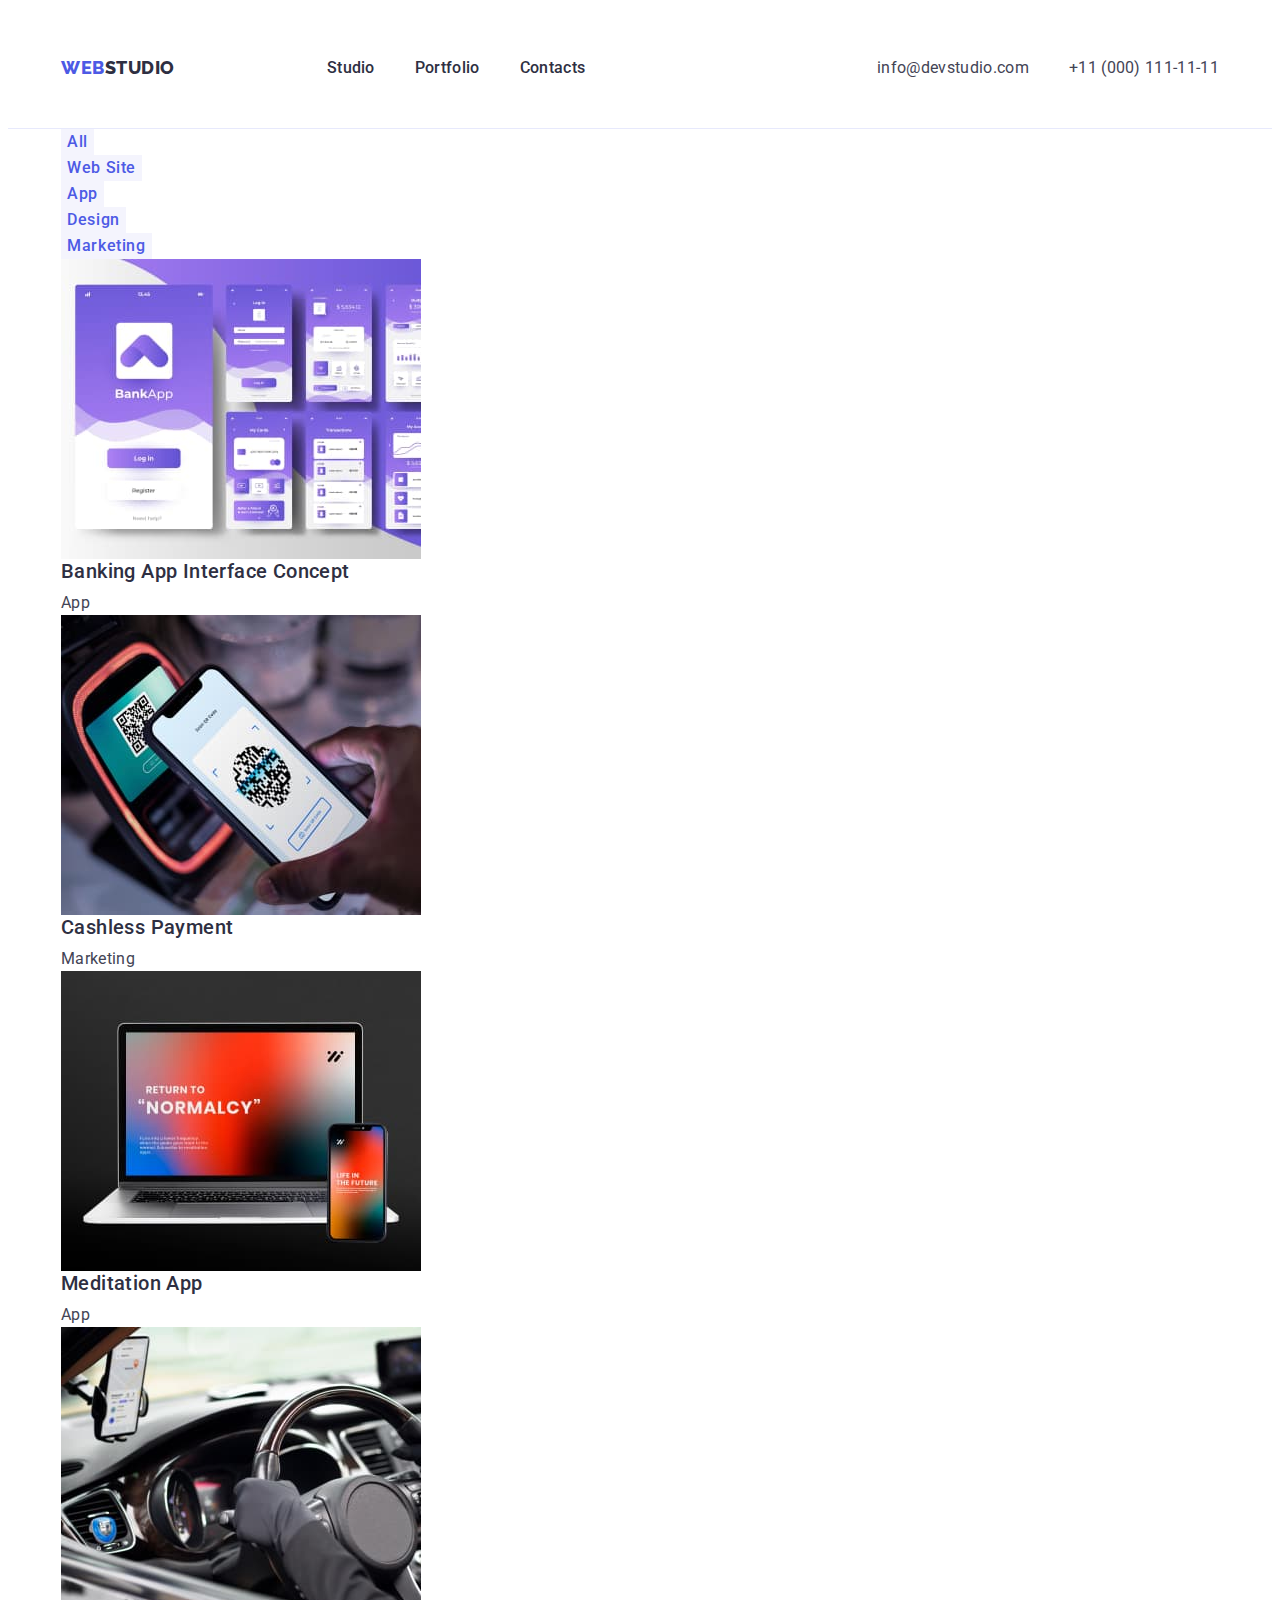
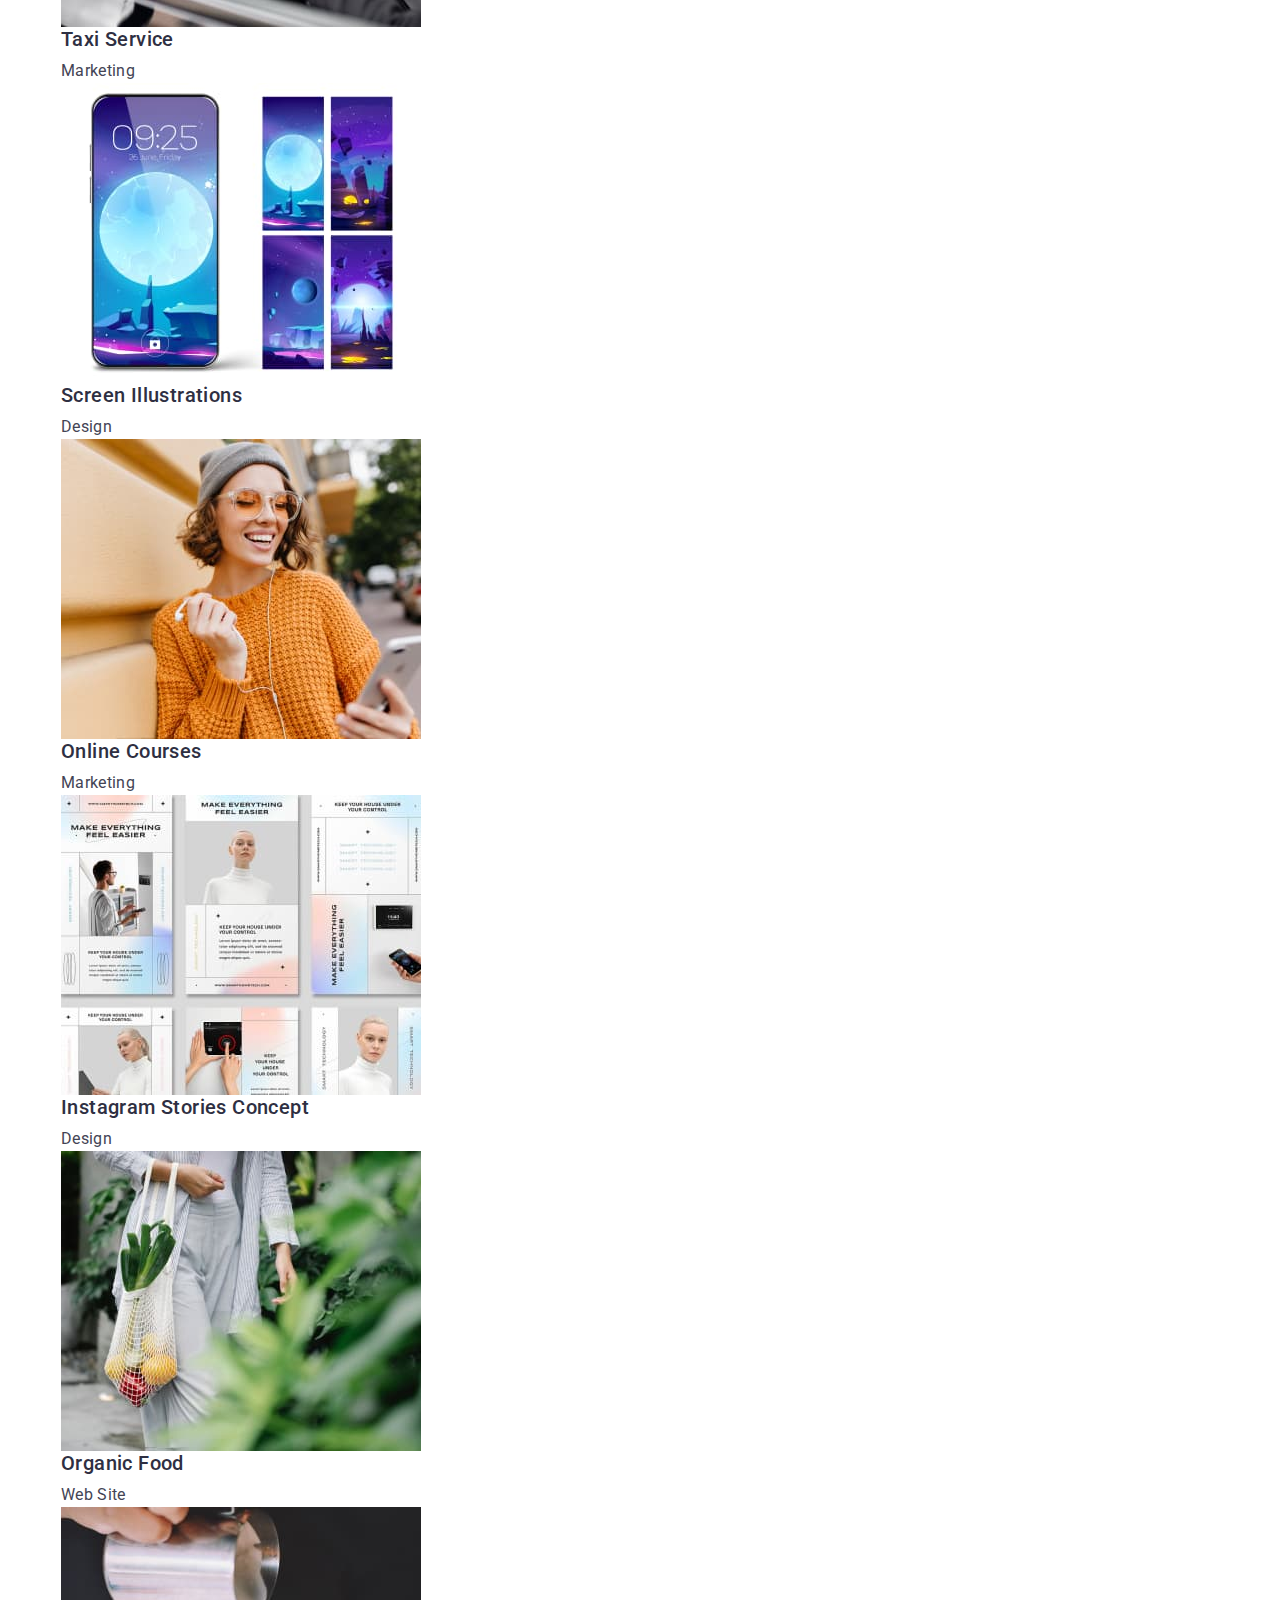
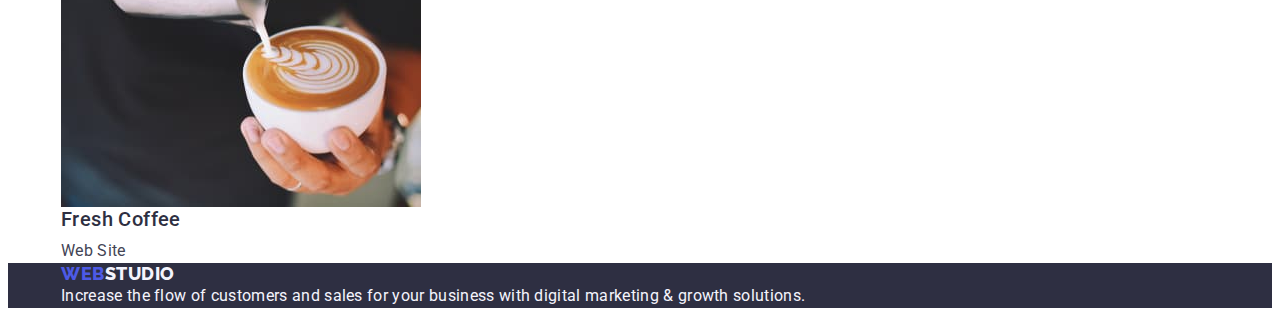
==== portfolio.html @ 6e6e3617 "26" ====
<!DOCTYPE html>
<html lang="en">
  <head>
    <meta charset="UTF-8" />
    <meta http-equiv="X-UA-Compatible" content="IE=edge" />
    <meta name="viewport" content="width=device-width, initial-scale=1.0" />
    <title>Portfolio</title>
    <!-- Fonts styles -->
    <link rel="preconnect" href="https://fonts.googleapis.com" />
    <link rel="preconnect" href="https://fonts.gstatic.com" crossorigin />
    <link
      href="https://fonts.googleapis.com/css2?family=Montserrat:ital,wght@0,700;1,400&family=Raleway:wght@800&family=Roboto:wght@400;500;700&display=swap"
      rel="stylesheet"
    />
    <link
      rel="stylesheet"
      href="https://cdnjs.cloudflare.com/ajax/libs/modern-normalize/1.1.0/modern-normalize.min.css"
      integrity="sha512-wpPYUAdjBVSE4KJnH1VR1HeZfpl1ub8YT/NKx4PuQ5NmX2tKuGu6U/JRp5y+Y8XG2tV+wKQpNHVUX03MfMFn9Q=="
      crossorigin="anonymous"
      referrerpolicy="no-referrer"
    />
    <!-- Our styles -->
    <link rel="stylesheet" href="./css/styles.css" />
  </head>
  <body>
    <!-- Header section -->
    <header class="header-border">
      <div class="container header-container">
        <nav class="header-nav-row">
          <a
            class="logo-font link hed-link-active menu-padding"
            href="./index.html"
            >WEB<span class="logo-link">Studio</span></a
          >
          <ul class="list link-text header-list-row menu-padding">
            <li>
              <a class="link links-header hed-link-active" href="./index.html"
                >Studio</a
              >
            </li>
            <li>
              <a
                class="link links-header hed-link-active"
                href="./portfolio.html"
                >Portfolio</a
              >
            </li>
            <li>
              <a class="link links-header hed-link-active" href="">Contacts</a>
            </li>
          </ul>
        </nav>
        <address class="address-link-text">
          <ul class="list header-address-row">
            <li>
              <a
                class="link link-address hed-link-active"
                href="mailto:info@devstudio.com"
                >info@devstudio.com</a
              >
            </li>
            <li>
              <a
                class="link link-address hed-link-active"
                href="tel:+110001111111"
                >+11 (000) 111-11-11</a
              >
            </li>
          </ul>
        </address>
      </div>
    </header>

    <main>
      <section>
        <!-- Buttons row -->

        <div class="container">
          <h1 hidden>Effective Solutions for Your Business</h1>
          <ul class="list">
            <li>
              <button class="btn-row-list btn-row" type="button">All</button>
            </li>
            <li>
              <button class="btn-row-list btn-row" type="button">
                Web Site
              </button>
            </li>
            <li>
              <button class="btn-row-list btn-row" type="button">App</button>
            </li>
            <li>
              <button class="btn-row-list btn-row" type="button">Design</button>
            </li>
            <li>
              <button class="btn-row-list btn-row" type="button">
                Marketing
              </button>
            </li>
          </ul>
        </div>

        <!-- Main done projects -->

        <div class="container">
          <ul class="list">
            <li>
              <a class="link" href="">
                <img
                  src="./images/portfolio/img-1.jpg"
                  alt="Apps photo"
                  width="360"
                  height="300"
                />
                <h2 class="items-title">Banking App Interface Concept</h2>
                <p class="small-text">App</p>
              </a>
            </li>
            <li>
              <a class="link" href="">
                <img
                  src="./images/portfolio/img-2.jpg"
                  alt="Photo cashing process"
                  width="360"
                  height="300"
                />
                <h2 class="items-title">Cashless Payment</h2>
                <p class="small-text">Marketing</p>
              </a>
            </li>
            <li>
              <a class="link" href="">
                <img
                  src="./images/portfolio/img-3.jpg"
                  alt="State line photo"
                  width="360"
                  height="300"
                />
                <h2 class="items-title">Meditation App</h2>
                <p class="small-text">App</p>
              </a>
            </li>
            <li>
              <a class="link" href="">
                <img
                  src="./images/portfolio/img-4.jpg"
                  alt="Photo avtocar"
                  width="360"
                  height="300"
                />
                <h2 class="items-title">Taxi Service</h2>
                <p class="small-text">Marketing</p>
              </a>
            </li>
            <li>
              <a class="link" href="">
                <img
                  src="./images/portfolio/img-5.jpg"
                  alt="Beautifull picture in gadjet"
                  width="360"
                  height="300"
                />
                <h2 class="items-title">Screen Illustrations</h2>
                <p class="small-text">Design</p>
              </a>
            </li>
            <li>
              <a class="link" href="">
                <img
                  src="./images/portfolio/img-6.jpg"
                  alt="Happy student photo"
                  width="360"
                  height="300"
                />
                <h2 class="items-title">Online Courses</h2>
                <p class="small-text">Marketing</p>
              </a>
            </li>
            <li>
              <a class="link" href="">
                <img
                  src="./images/portfolio/img-7.jpg"
                  alt="Photo InstaPage"
                  width="360"
                  height="300"
                />
                <h2 class="items-title">Instagram Stories Concept</h2>
                <p class="small-text">Design</p>
              </a>
            </li>
            <li>
              <a class="link" href="">
                <img
                  src="./images/portfolio/img-8.jpg"
                  alt="Food photo"
                  width="360"
                  height="300"
                />
                <h2 class="items-title">Organic Food</h2>
                <p class="small-text">Web Site</p>
              </a>
            </li>
            <li>
              <a class="link" href="">
                <img
                  src="./images/portfolio/img-9.jpg"
                  alt="Making coffee photo"
                  width="360"
                  height="300"
                />
                <h2 class="items-title">Fresh Coffee</h2>
                <p class="small-text">Web Site</p>
              </a>
            </li>
          </ul>
        </div>
      </section>
    </main>

    <!-- Footer section-->
    <footer class="footer-color footer-text">
      <div class="container">
        <a class="link link-font logo-font hed-link-active" href="./index.html">
          WEB<span class="logo-link-footer">Studio</span>
        </a>
        <p class="small-text footer-text">
          Increase the flow of customers and sales for your business with
          digital marketing & growth solutions.
        </p>
      </div>
    </footer>
  </body>
</html>
---- css/styles.css ----
:root {
  /* COLORS styles */
  --iris-color: #4d5ae5;
  --ocean-color: #404bbf;
  --color-navy-blue: #2e2f42;
  --color-green: #31d0aa;
  --color-slate: #434455;
  --color-light-slate: #8e8f99;
  --color-cornflower: #e7e9fc;
  --color-cloud: #f4f4fd;
  --color-navy-blue-modal: #2e2f42;
  --color-grey: #2e2f42;
  --color-dairy: #fcfcfc;
  --white-color: #fff;

  /* Fonts styles */
  --primary-font: "Roboto";
  --secondary-font: "Raleway";
}

body {
  font-family: "Roboto", sans-serif;
  color: var(--color-slate);
  background-color: var(--white-color);
}

/* Resets */

h1,
h2,
h3,
h4,
p {
  margin: 0;
}

img {
  display: block;
}

.list {
  list-style: none;
  margin: 0;
  padding: 0;
}

.link {
  text-decoration: none;
}

/* Base */

.container {
  width: 1158px;
  margin: 0 auto;
  padding: 0 15px;
}

.section {
  padding: 120px 0;
}

.header-border {
  border-width: 0 0 1px 0;
  border-style: solid;
  border-color: var(--color-cornflower);
}

.headlines {
  font-size: 36px;
  font-weight: 700;
  line-height: 1.11;
  letter-spacing: 0.02em;
  text-transform: capitalize;
  color: var(--color-navy-blue);
}

.some-titles {
  text-align: center;
  margin: 0 auto 72px auto;
}

.items-title {
  font-size: 20px;
  font-weight: 500;
  line-height: 1.2;
  letter-spacing: 0.02em;
  color: var(--color-navy-blue);
  margin: 0 0 8px 0;
}

.small-text {
  font-size: 16px;
  line-height: 1.5;
  letter-spacing: 0.02em;
  text-decoration: none;
  text-transform: none;
  color: var(--color-slate);
}

/* WAREHOSE */

/* Header section */

.menu-padding {
  padding: 24px 0;
}

.header-container {
  display: flex;
  align-items: center;
  margin: 0 auto;
  padding: 0 15px;
}

.header-list-row {
  display: flex;
  align-items: center;
  gap: 40px;
  margin-left: 76px;
}

.header-nav-row {
  display: flex;
  align-items: center;
  margin-right: auto;
  padding: 24px 0;
}

.header-address-row {
  display: flex;
  align-items: center;
  gap: 40px;
}

.link-text {
  line-height: 1.5;
  letter-spacing: 0.02em;
  color: var(--color-navy-blue);
}

.address-link-text {
  font-style: normal;
  font-size: 16px;
  line-height: 1.5;
  letter-spacing: 0.02em;
  text-decoration: none;
  color: var(--color-slate);
}

.links-header {
  font-weight: 500;
  color: var(--color-navy-blue);
}

.link-address {
  color: var(--color-slate);
}

.logo-font {
  font-family: "Raleway", sans-serif;
  font-size: 18px;
  text-transform: uppercase;
  font-weight: 800;
  line-height: 1.17;
  letter-spacing: 0.03em;
  color: var(--iris-color);
  margin-right: 76px;
}

.logo-link {
  color: var(--color-navy-blue);
}
.hed-link-active:hover,
.hed-link-active:focus {
  color: var(--ocean-color);
}

/* hero section*/

.hero {
  background-color: var(--color-navy-blue);
  padding: 188px 0;
}

.hero-headline {
  display: block;
  color: var(--white-color);
  font-size: 56px;
  font-weight: 700;
  line-height: 1.07;
  letter-spacing: 0.02em;
  text-decoration: none;
  text-transform: none;
  text-align: center;
  max-width: 496px;
}

/* position: absolute;
width: 496px;
height: 120px;
left: 472px;
top: 260px;
text-align: center;
 */

.hero-btn {
  display: block;
  flex-direction: row;
  align-items: flex-start;
  gap: 10px;
  font-family: "Roboto", sans-serif;
  font-weight: 500;
  font-size: 16px;
  line-height: 1.5;
  letter-spacing: 0.04em;
  color: var(--white-color);
  background-color: var(--iris-color);
  min-width: 169px;
  height: 56px;
  cursor: pointer;
  padding: 16px 32px;
  margin: 48px auto 0;
  box-shadow: 0px 4px 4px rgba(0, 0, 0, 0.15);
  border: none;
  border-radius: 4px;
}

.hero-btn:hover,
.hero-btn:focus {
  color: var(--white-color);
  background-color: var(--ocean-color);
}

/* Skills section */

.skills-container {
  display: flex;
  gap: 24px;
}

.skills-title {
  font-weight: 500;
}

.skills-item {
  display: block;
  width: 264px;
}

/* Doings section */

.doing-container {
  display: flex;
  gap: 24px;
}

/* Team section */

.team-container {
  display: flex;
  gap: 24px;
}

.team-color {
  background-color: var(--color-cloud);
}

.team-color-list {
  background-color: var(--white-color);
}

.team-item-border {
  border-radius: 0px 0px 4px 4px;
}

.desc-team-container {
  display: flex;
  flex-direction: column;
  justify-content: center;
  align-items: center;
  padding: 32px 16px;
  gap: 8px;
}

/* Footer block */

.logo-link-footer {
  color: var(--color-cloud);
}

.link-footer {
  color: var(--color-cloud);
  text-decoration: none;
  font-style: normal;
}
.footer-text {
  color: var(--color-cloud);
}
.footer-color {
  background-color: var(--color-navy-blue);
}

.footer-pos {
  padding: 100px 0;
}

.footer-link-status {
  display: inline-block;
  margin-bottom: 16px;
}

/* Portfolio buttons row section */
.btn-row {
  color: var(--iris-color);
  background-color: var(--color-cloud);
  border-style: none;
}
.btn-row-list {
  font-family: "Roboto", sans-serif;
  font-weight: 500;
  font-size: 16px;
  line-height: 1.5;
  letter-spacing: 0.04em;
  cursor: pointer;
}

.btn-row:hover,
.btn-row:focus {
  color: var(--white-color);
  background-color: var(--ocean-color);
}

/* Done projects */
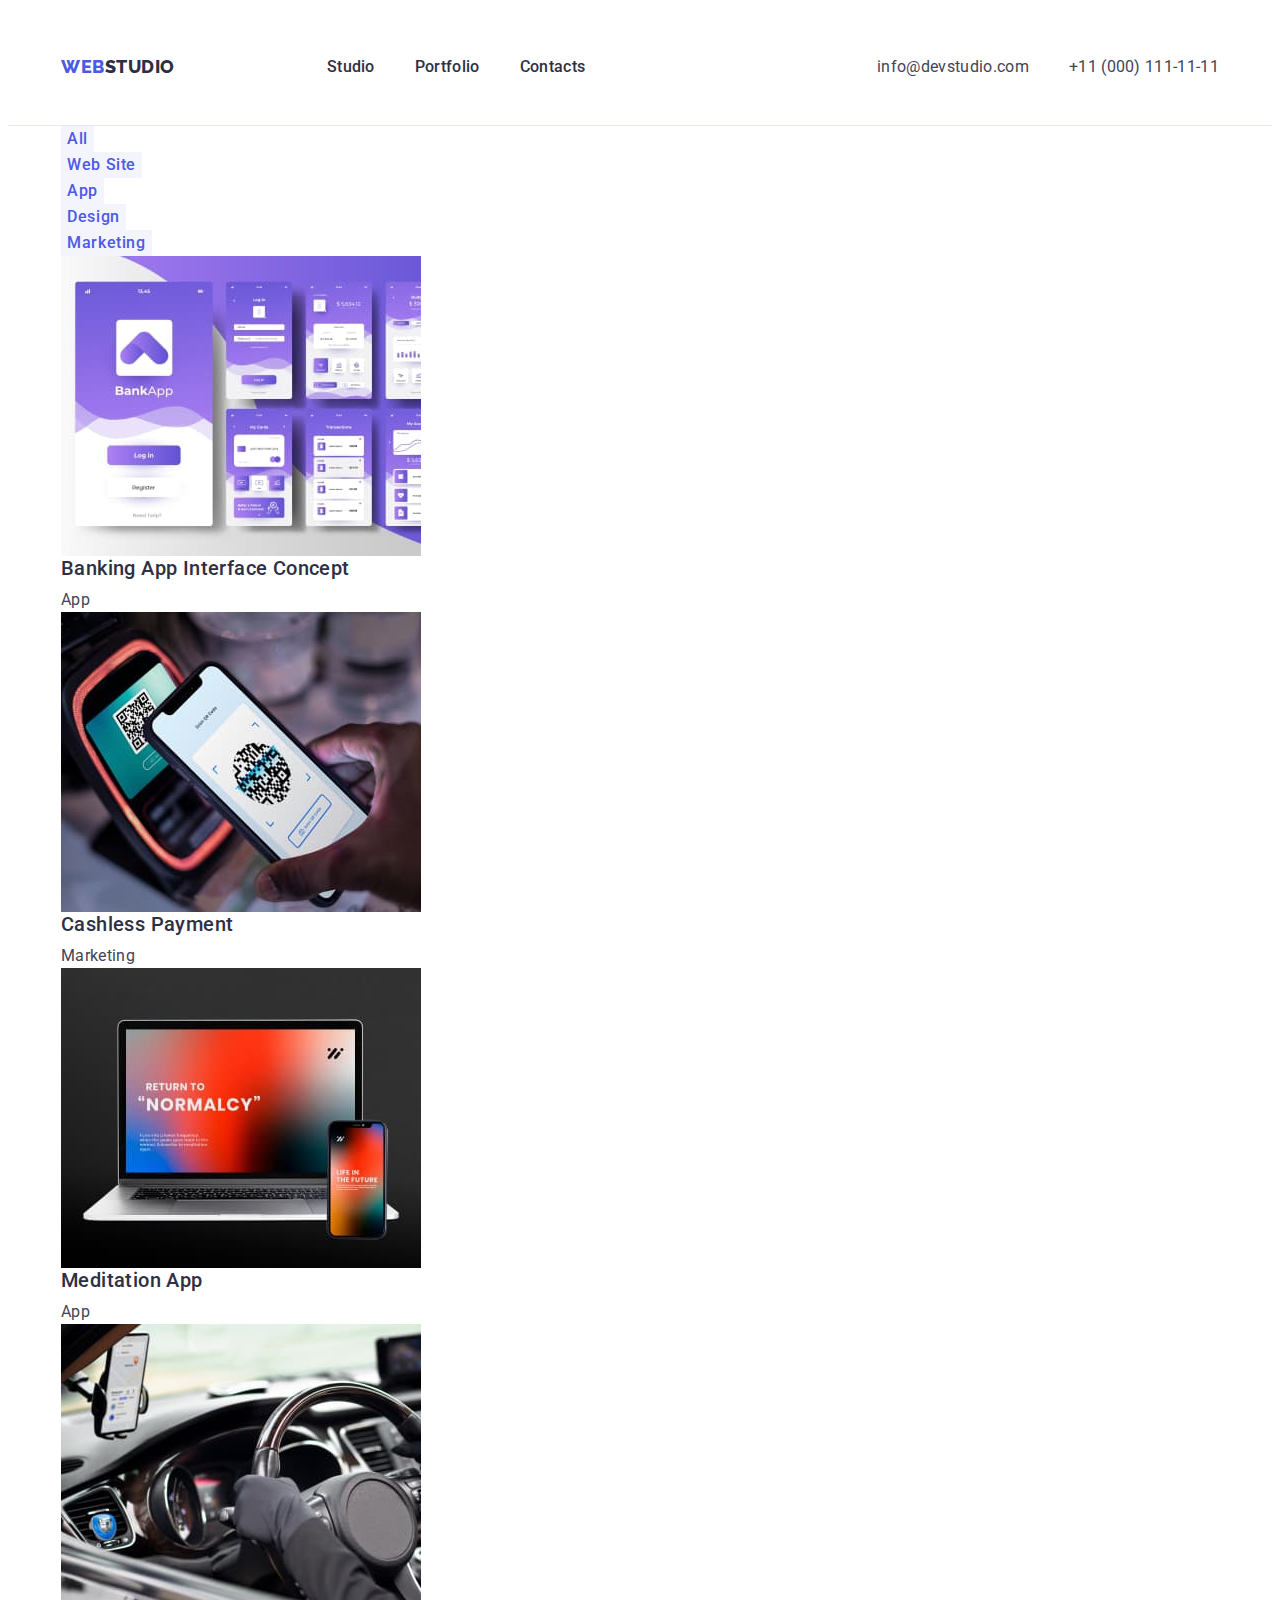
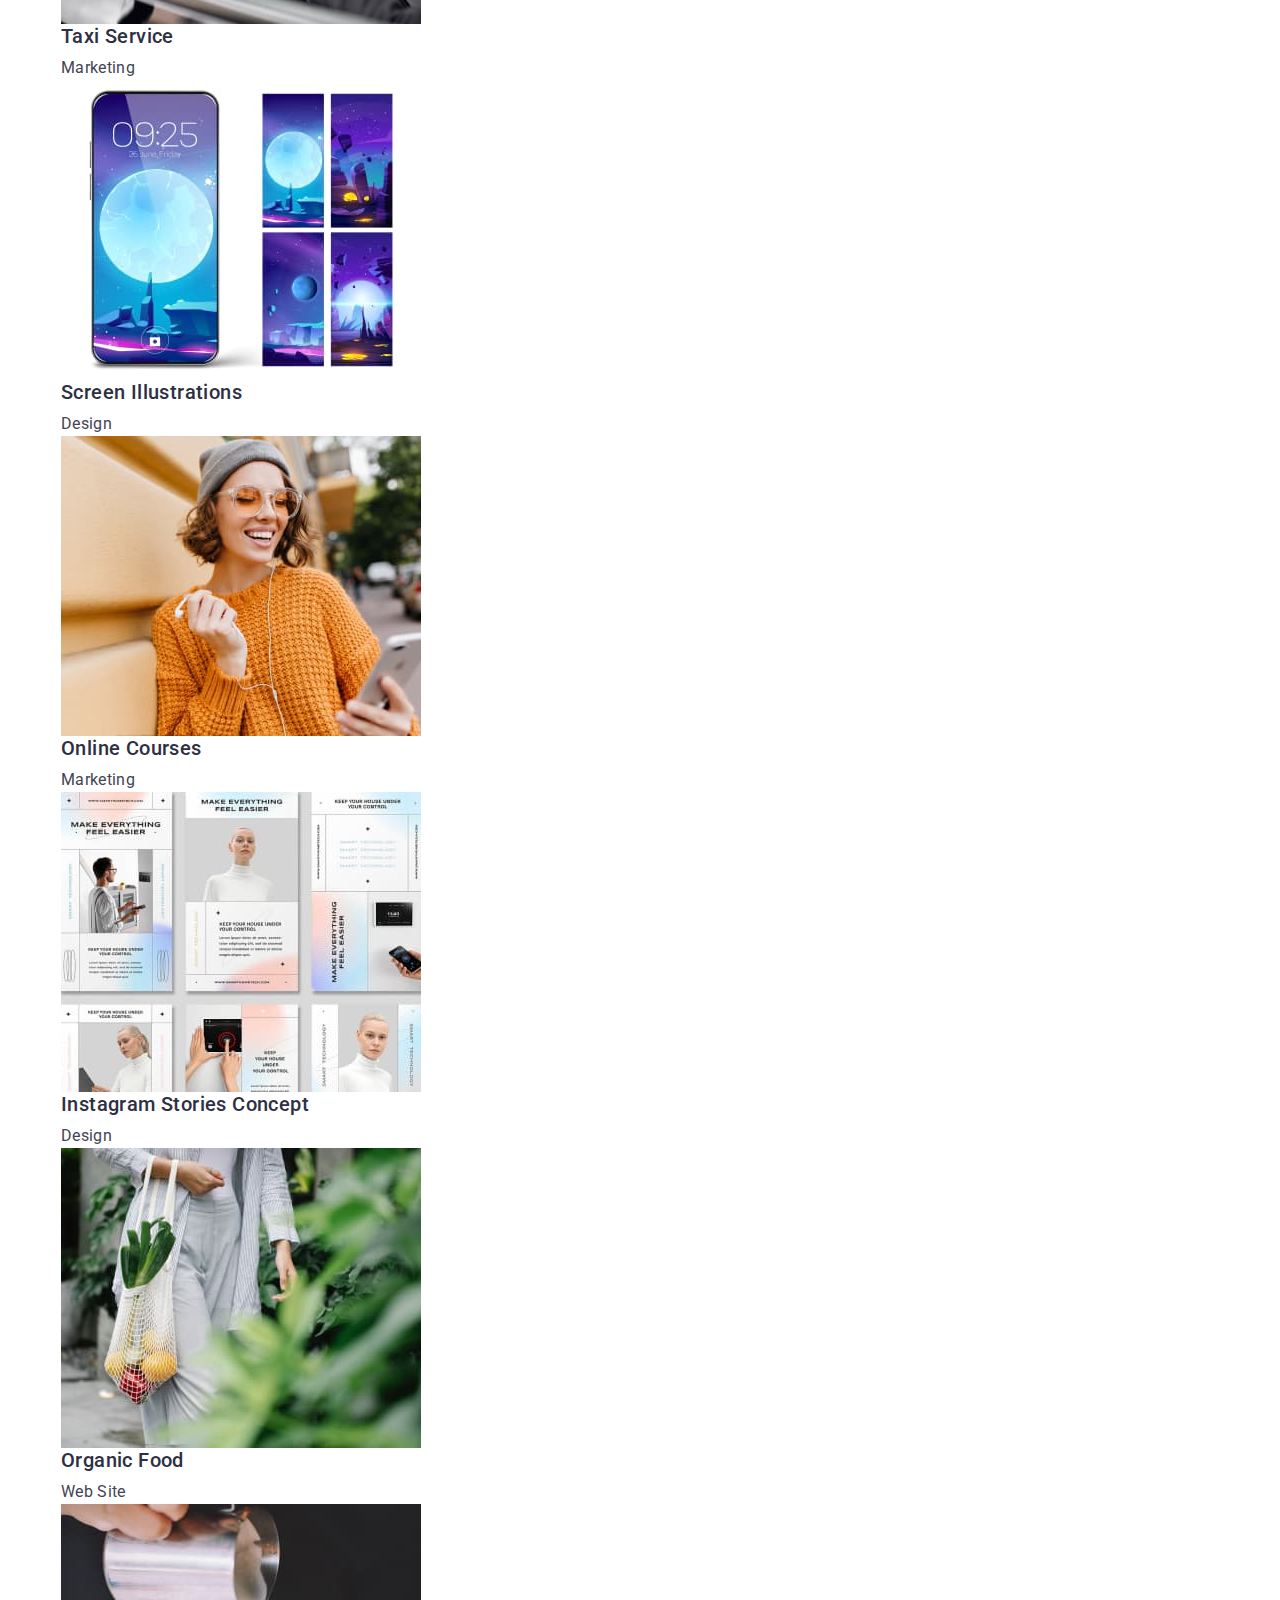
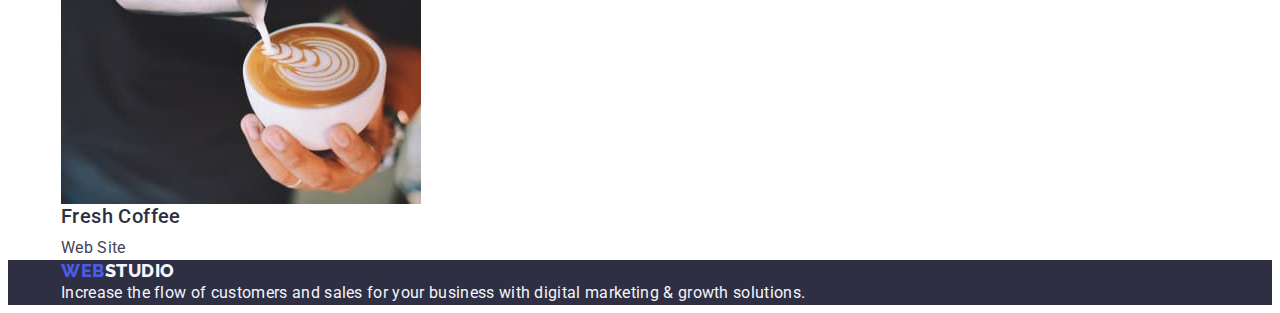
==== commit 6be64247: "28" ====
--- a/portfolio.html
+++ b/portfolio.html
@@ -32,21 +32,25 @@
             href="./index.html"
             >WEB<span class="logo-link">Studio</span></a
           >
-          <ul class="list link-text header-list-row menu-padding">
-            <li>
-              <a class="link links-header hed-link-active" href="./index.html"
+          <ul class="list link-text header-list-row">
+            <li>
+              <a
+                class="link links-header hed-link-active menu-padding"
+                href="./index.html"
                 >Studio</a
               >
             </li>
             <li>
               <a
-                class="link links-header hed-link-active"
+                class="link links-header hed-link-active menu-padding"
                 href="./portfolio.html"
                 >Portfolio</a
               >
             </li>
             <li>
-              <a class="link links-header hed-link-active" href="">Contacts</a>
+              <a class="link links-header hed-link-active menu-padding" href=""
+                >Contacts</a
+              >
             </li>
           </ul>
         </nav>
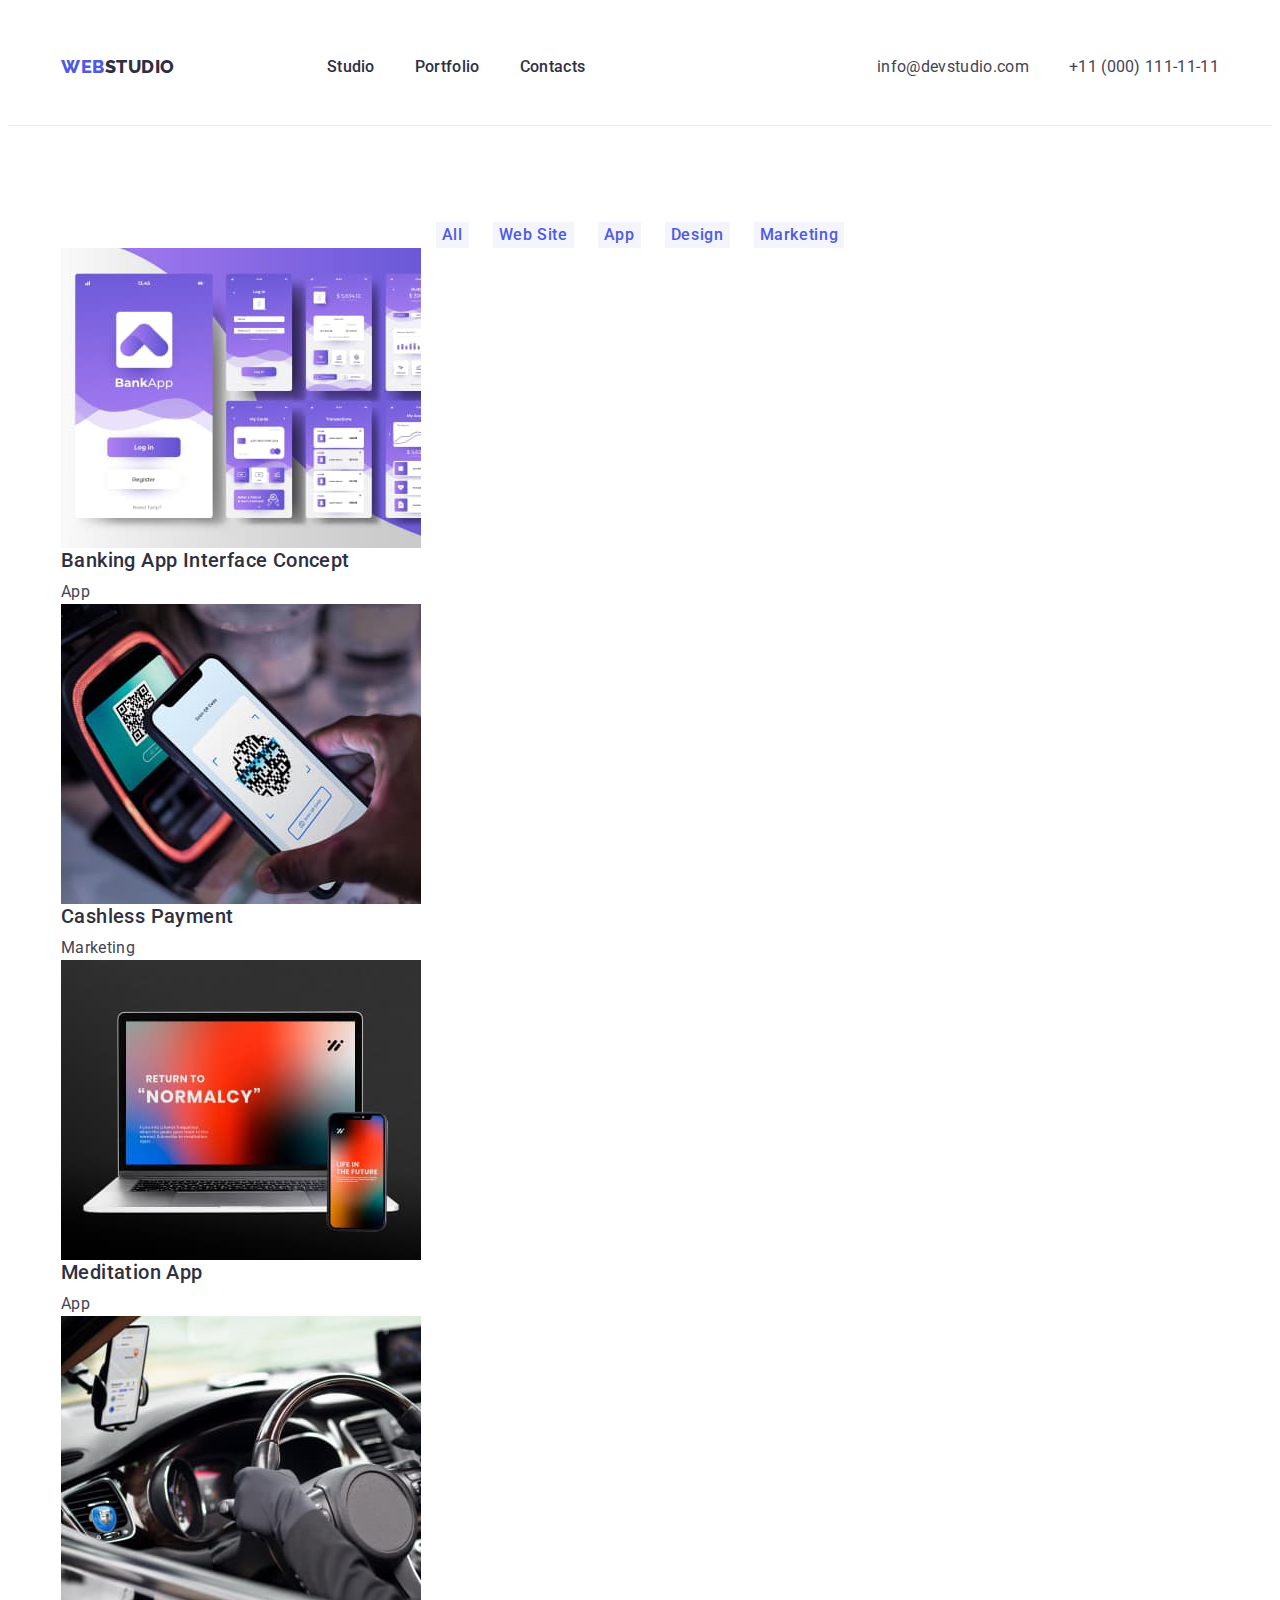
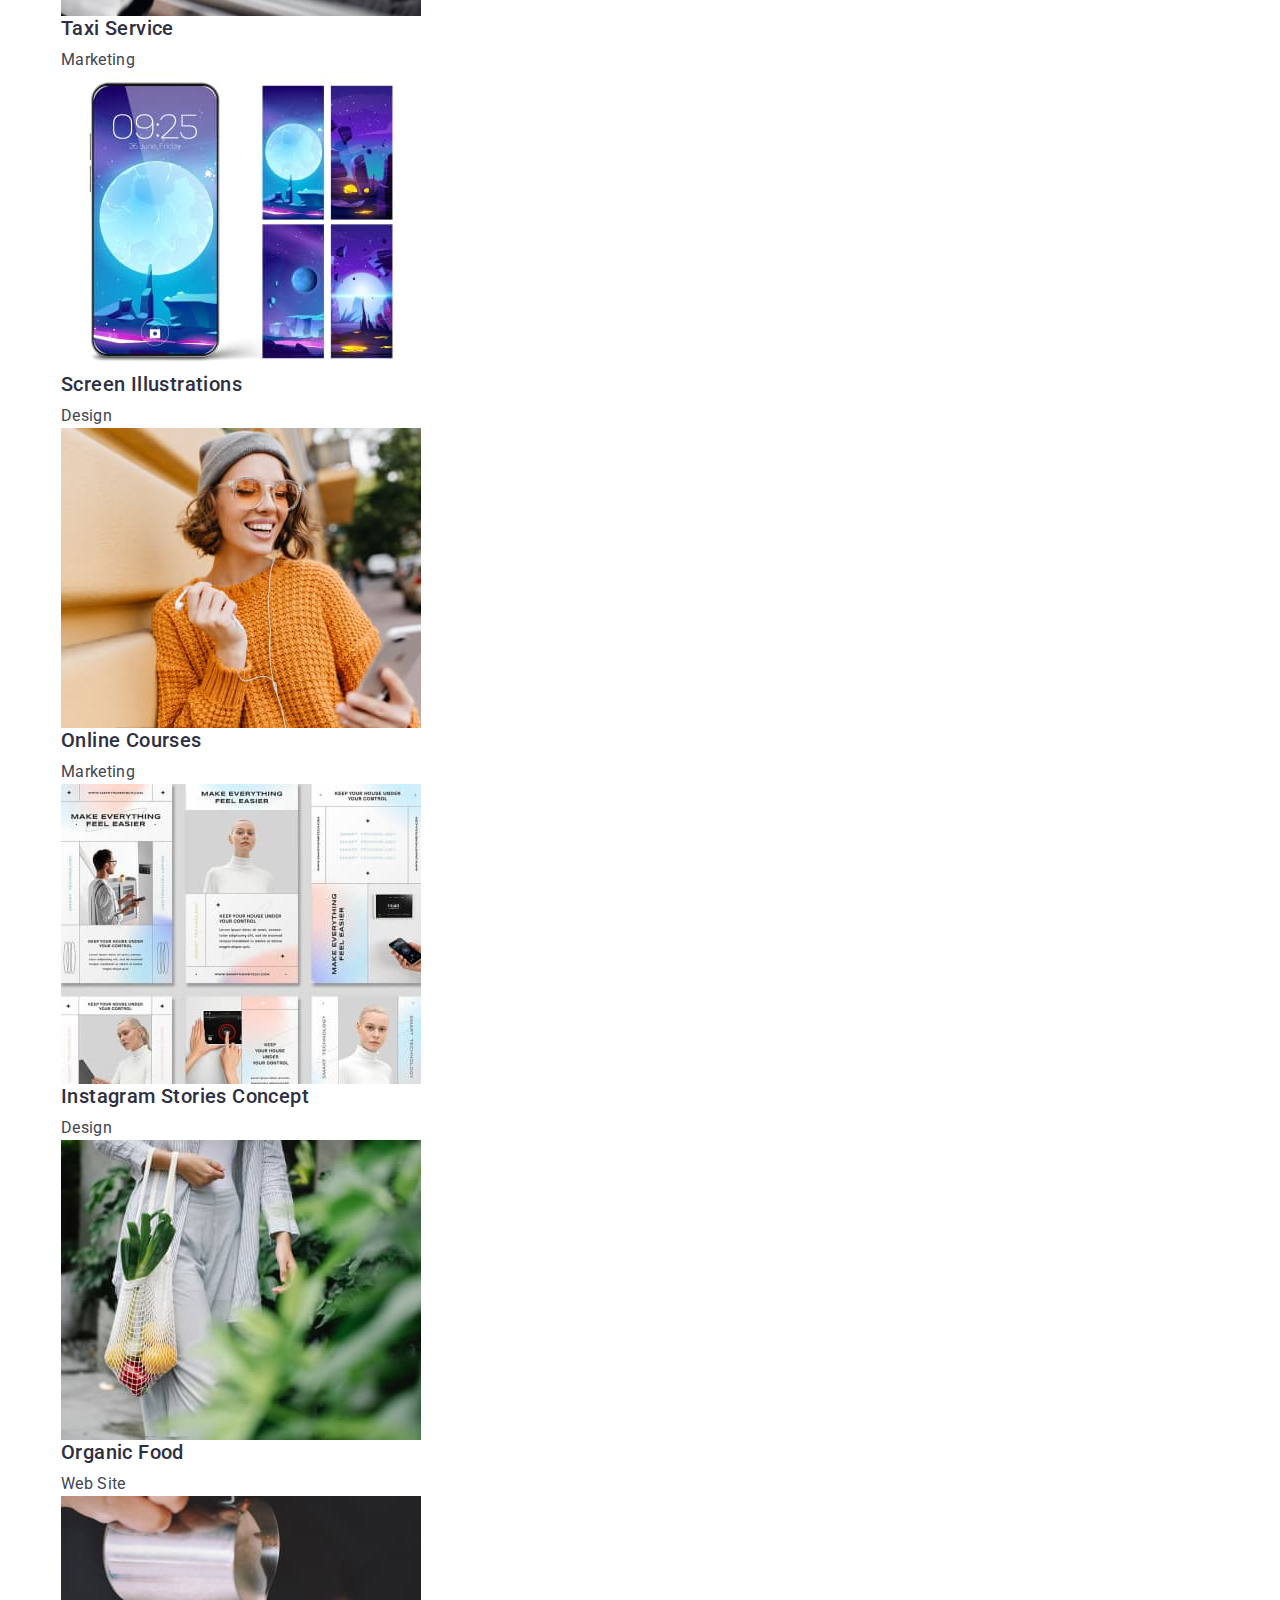
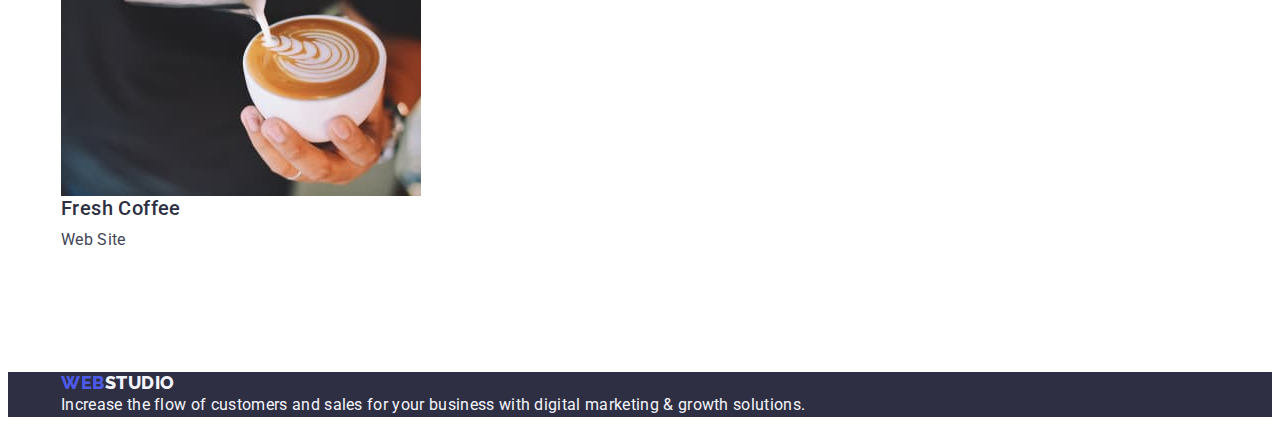
==== commit 30552feb: "31" ====
--- a/portfolio.html
+++ b/portfolio.html
@@ -76,12 +76,12 @@
     </header>
 
     <main>
-      <section>
-        <!-- Buttons row -->
-
+      <!-- Buttons row -->
+
+      <section class="btn-row-section">
         <div class="container">
           <h1 hidden>Effective Solutions for Your Business</h1>
-          <ul class="list">
+          <ul class="list btn-row-container">
             <li>
               <button class="btn-row-list btn-row" type="button">All</button>
             </li>
--- a/css/styles.css
+++ b/css/styles.css
@@ -255,6 +255,10 @@
   gap: 24px;
 }
 
+.doing-element {
+  flex-basis: calc((100% - 24 * 2) / 3);
+}
+
 /* Team section */
 
 .team-container {
@@ -311,6 +315,18 @@
 }
 
 /* Portfolio buttons row section */
+
+.btn-row-section {
+  padding-top: 96px;
+  padding-bottom: 120px;
+}
+
+.btn-row-container {
+  display: flex;
+  justify-content: center;
+  gap: 24px;
+}
+
 .btn-row {
   color: var(--iris-color);
   background-color: var(--color-cloud);
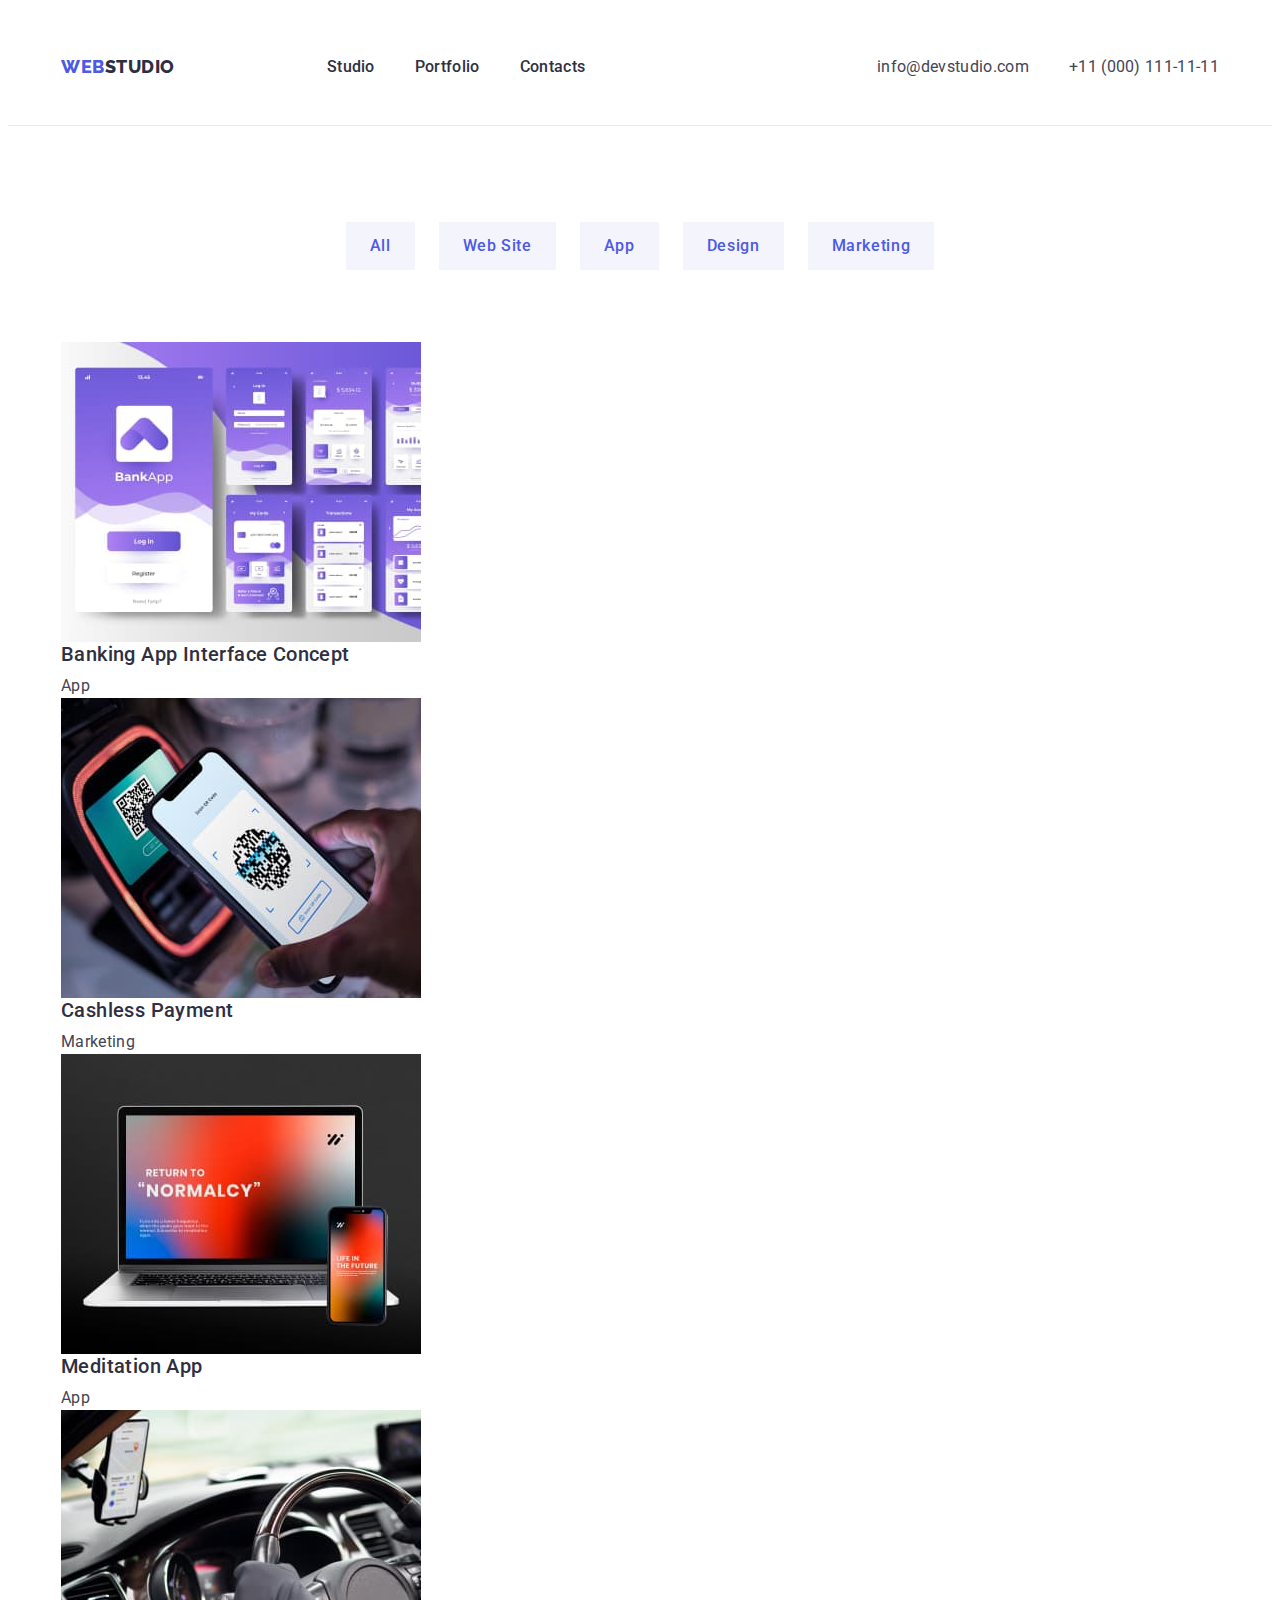
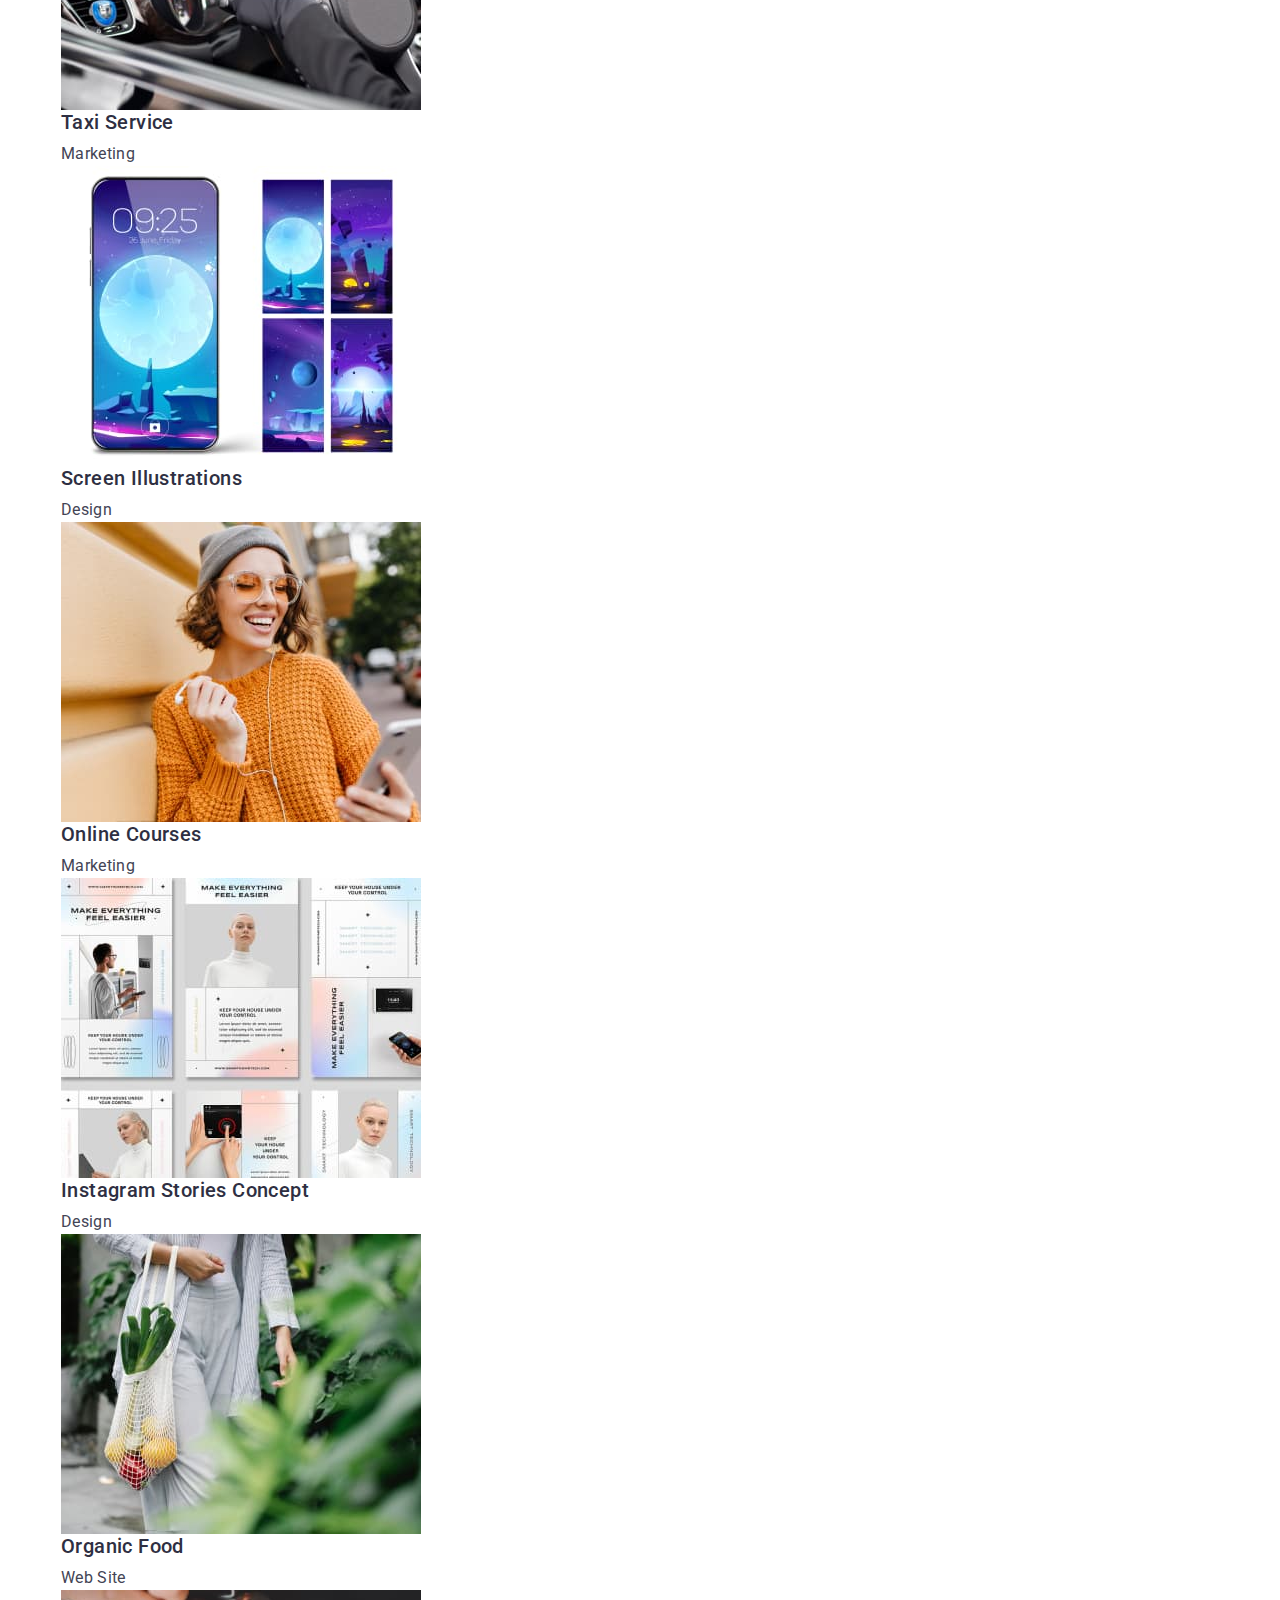
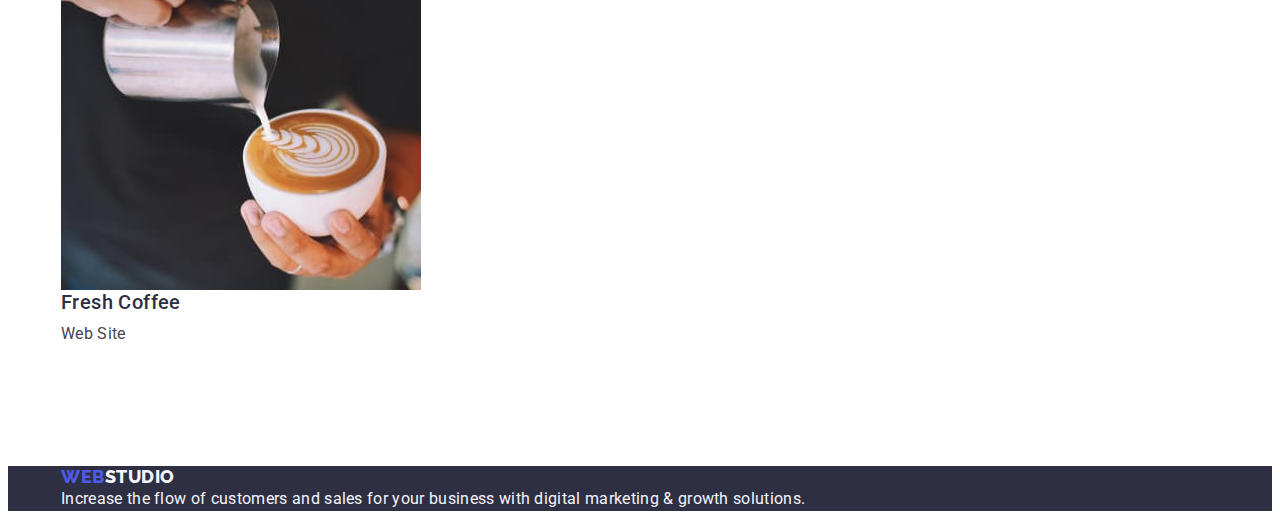
==== commit 51d656b9: "32" ====
--- a/portfolio.html
+++ b/portfolio.html
@@ -102,11 +102,9 @@
               </button>
             </li>
           </ul>
-        </div>
-
-        <!-- Main done projects -->
-
-        <div class="container">
+
+          <!-- Main done projects -->
+
           <ul class="list">
             <li>
               <a class="link" href="">
--- a/css/styles.css
+++ b/css/styles.css
@@ -325,6 +325,7 @@
   display: flex;
   justify-content: center;
   gap: 24px;
+  margin-bottom: 72px;
 }
 
 .btn-row {
@@ -338,6 +339,7 @@
   font-size: 16px;
   line-height: 1.5;
   letter-spacing: 0.04em;
+  padding: 12px 24px;
   cursor: pointer;
 }
 
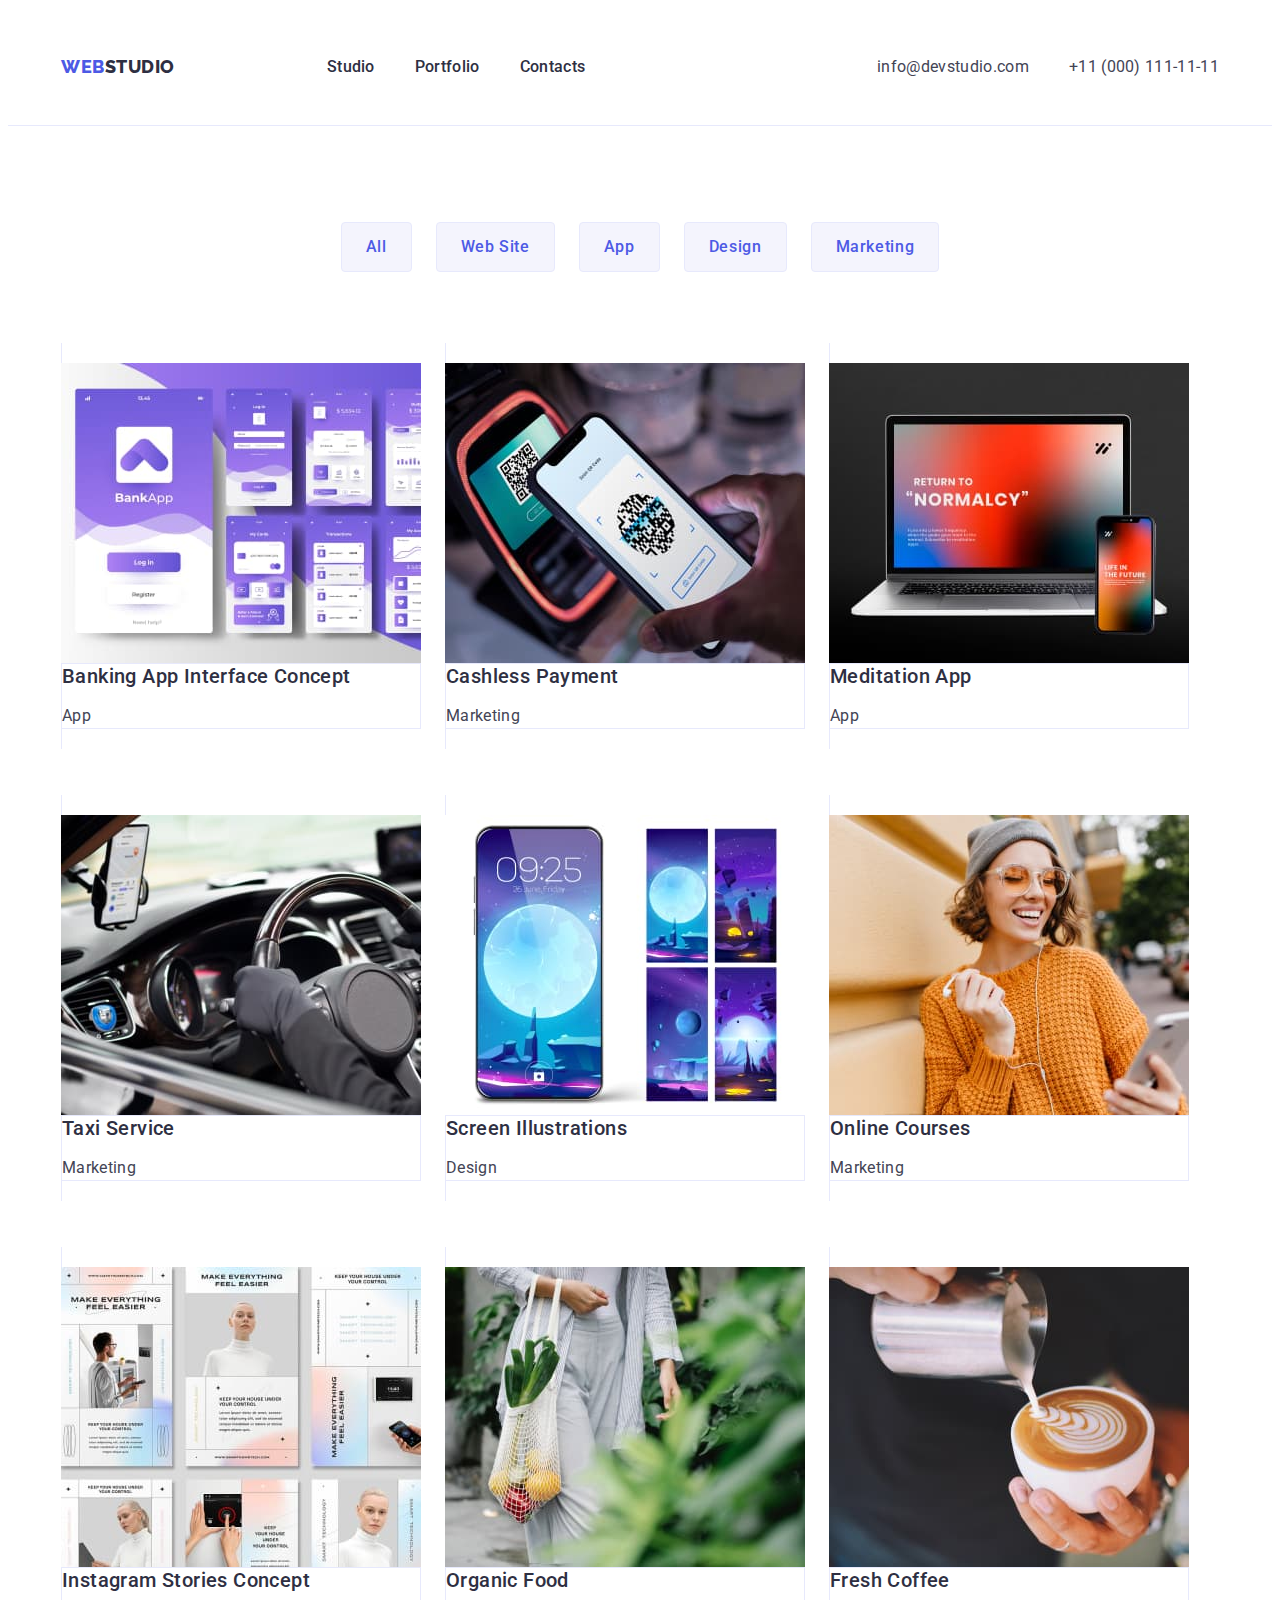
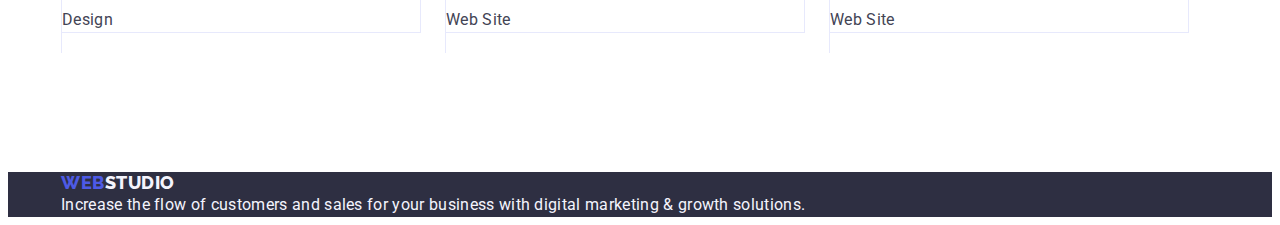
==== commit 8d50c81e: "35" ====
--- a/portfolio.html
+++ b/portfolio.html
@@ -105,113 +105,131 @@
 
           <!-- Main done projects -->
 
-          <ul class="list">
-            <li>
-              <a class="link" href="">
+          <ul class="list done-prj-container">
+            <li>
+              <a class="link desc-dprj-container" href="">
                 <img
                   src="./images/portfolio/img-1.jpg"
                   alt="Apps photo"
                   width="360"
                   height="300"
                 />
-                <h2 class="items-title">Banking App Interface Concept</h2>
-                <p class="small-text">App</p>
-              </a>
-            </li>
-            <li>
-              <a class="link" href="">
+                <div class="desc-done-prj-container">
+                  <h2 class="items-title">Banking App Interface Concept</h2>
+                  <p class="small-text">App</p>
+                </div>
+              </a>
+            </li>
+            <li>
+              <a class="link desc-dprj-container" href="">
                 <img
                   src="./images/portfolio/img-2.jpg"
                   alt="Photo cashing process"
                   width="360"
                   height="300"
                 />
-                <h2 class="items-title">Cashless Payment</h2>
-                <p class="small-text">Marketing</p>
-              </a>
-            </li>
-            <li>
-              <a class="link" href="">
+                <div class="desc-done-prj-container">
+                  <h2 class="items-title">Cashless Payment</h2>
+                  <p class="small-text">Marketing</p>
+                </div>
+              </a>
+            </li>
+            <li>
+              <a class="link desc-dprj-container" href="">
                 <img
                   src="./images/portfolio/img-3.jpg"
                   alt="State line photo"
                   width="360"
                   height="300"
                 />
-                <h2 class="items-title">Meditation App</h2>
-                <p class="small-text">App</p>
-              </a>
-            </li>
-            <li>
-              <a class="link" href="">
+                <div class="desc-done-prj-container">
+                  <h2 class="items-title">Meditation App</h2>
+                  <p class="small-text">App</p>
+                </div>
+              </a>
+            </li>
+            <li>
+              <a class="link desc-dprj-container" href="">
                 <img
                   src="./images/portfolio/img-4.jpg"
                   alt="Photo avtocar"
                   width="360"
                   height="300"
                 />
-                <h2 class="items-title">Taxi Service</h2>
-                <p class="small-text">Marketing</p>
-              </a>
-            </li>
-            <li>
-              <a class="link" href="">
+                <div class="desc-done-prj-container">
+                  <h2 class="items-title">Taxi Service</h2>
+                  <p class="small-text">Marketing</p>
+                </div>
+              </a>
+            </li>
+            <li>
+              <a class="link desc-dprj-container" href="">
                 <img
                   src="./images/portfolio/img-5.jpg"
                   alt="Beautifull picture in gadjet"
                   width="360"
                   height="300"
                 />
-                <h2 class="items-title">Screen Illustrations</h2>
-                <p class="small-text">Design</p>
-              </a>
-            </li>
-            <li>
-              <a class="link" href="">
+                <div class="desc-done-prj-container">
+                  <h2 class="items-title">Screen Illustrations</h2>
+                  <p class="small-text">Design</p>
+                </div>
+              </a>
+            </li>
+            <li>
+              <a class="link desc-dprj-container" href="">
                 <img
                   src="./images/portfolio/img-6.jpg"
                   alt="Happy student photo"
                   width="360"
                   height="300"
                 />
-                <h2 class="items-title">Online Courses</h2>
-                <p class="small-text">Marketing</p>
-              </a>
-            </li>
-            <li>
-              <a class="link" href="">
+                <div class="desc-done-prj-container">
+                  <h2 class="items-title">Online Courses</h2>
+                  <p class="small-text">Marketing</p>
+                </div>
+              </a>
+            </li>
+            <li>
+              <a class="link desc-dprj-container" href="">
                 <img
                   src="./images/portfolio/img-7.jpg"
                   alt="Photo InstaPage"
                   width="360"
                   height="300"
                 />
-                <h2 class="items-title">Instagram Stories Concept</h2>
-                <p class="small-text">Design</p>
-              </a>
-            </li>
-            <li>
-              <a class="link" href="">
+                <div class="desc-done-prj-container">
+                  <h2 class="items-title">Instagram Stories Concept</h2>
+                  <p class="small-text">Design</p>
+                </div>
+              </a>
+            </li>
+            <li>
+              <a class="link desc-dprj-container" href="">
                 <img
                   src="./images/portfolio/img-8.jpg"
                   alt="Food photo"
                   width="360"
                   height="300"
                 />
-                <h2 class="items-title">Organic Food</h2>
-                <p class="small-text">Web Site</p>
-              </a>
-            </li>
-            <li>
-              <a class="link" href="">
+                <div class="desc-done-prj-container">
+                  <h2 class="items-title">Organic Food</h2>
+                  <p class="small-text">Web Site</p>
+                </div>
+              </a>
+            </li>
+            <li>
+              <a class="link desc-dprj-container" href="">
                 <img
                   src="./images/portfolio/img-9.jpg"
                   alt="Making coffee photo"
                   width="360"
                   height="300"
                 />
-                <h2 class="items-title">Fresh Coffee</h2>
-                <p class="small-text">Web Site</p>
+                <div class="desc-done-prj-container">
+                  <h2 class="items-title">Fresh Coffee</h2>
+                  <p class="small-text">Web Site</p>
+                </div>
               </a>
             </li>
           </ul>
--- a/css/styles.css
+++ b/css/styles.css
@@ -194,6 +194,8 @@
   text-transform: none;
   text-align: center;
   max-width: 496px;
+  margin-left: auto;
+  margin-right: auto;
 }
 
 /* position: absolute;
@@ -340,6 +342,8 @@
   line-height: 1.5;
   letter-spacing: 0.04em;
   padding: 12px 24px;
+  border: 1px solid var(--color-cornflower);
+  border-radius: 4px;
   cursor: pointer;
 }
 
@@ -347,6 +351,26 @@
 .btn-row:focus {
   color: var(--white-color);
   background-color: var(--ocean-color);
+  border: 1px solid transparent;
 }
 
 /* Done projects */
+
+.done-prj-container {
+  display: flex;
+  flex-wrap: wrap;
+  gap: 48px 24px;
+}
+
+.desc-done-prj-container {
+  display: flex;
+  flex-direction: column;
+  justify-content: center;
+  align-items: flex-start;
+  gap: 8px;
+  border: 1px solid var(--color-cornflower);
+}
+
+.desc-dprj-container {
+  border: 1px solid var(--color-cornflower);
+}
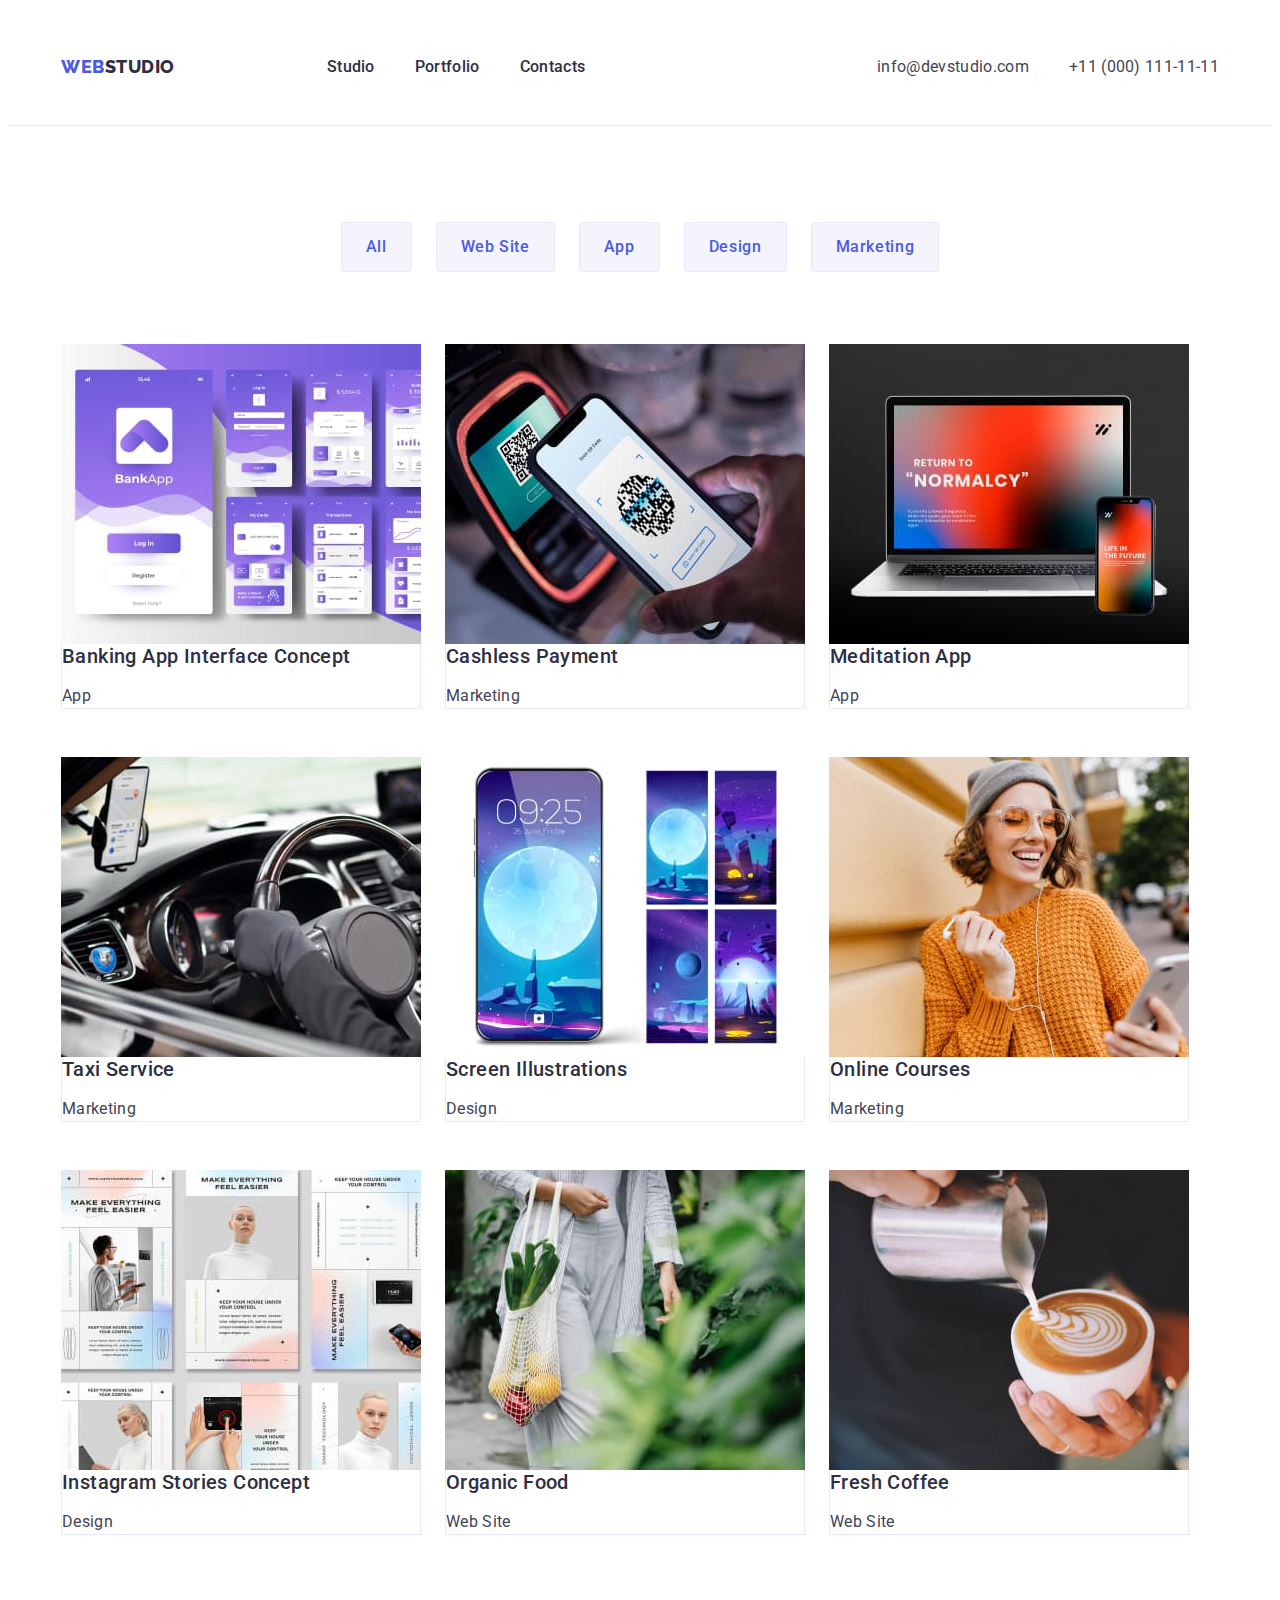
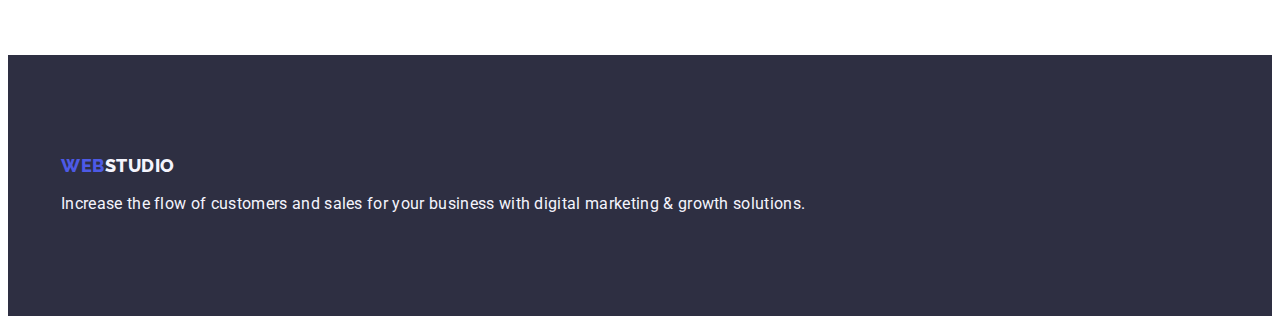
==== commit a8371c8e: "37" ====
--- a/portfolio.html
+++ b/portfolio.html
@@ -107,7 +107,7 @@
 
           <ul class="list done-prj-container">
             <li>
-              <a class="link desc-dprj-container" href="">
+              <a class="link done-prj-element" href="">
                 <img
                   src="./images/portfolio/img-1.jpg"
                   alt="Apps photo"
@@ -121,7 +121,7 @@
               </a>
             </li>
             <li>
-              <a class="link desc-dprj-container" href="">
+              <a class="link done-prj-element" href="">
                 <img
                   src="./images/portfolio/img-2.jpg"
                   alt="Photo cashing process"
@@ -135,7 +135,7 @@
               </a>
             </li>
             <li>
-              <a class="link desc-dprj-container" href="">
+              <a class="link done-prj-element" href="">
                 <img
                   src="./images/portfolio/img-3.jpg"
                   alt="State line photo"
@@ -149,7 +149,7 @@
               </a>
             </li>
             <li>
-              <a class="link desc-dprj-container" href="">
+              <a class="link done-prj-element" href="">
                 <img
                   src="./images/portfolio/img-4.jpg"
                   alt="Photo avtocar"
@@ -163,7 +163,7 @@
               </a>
             </li>
             <li>
-              <a class="link desc-dprj-container" href="">
+              <a class="link done-prj-element" href="">
                 <img
                   src="./images/portfolio/img-5.jpg"
                   alt="Beautifull picture in gadjet"
@@ -177,7 +177,7 @@
               </a>
             </li>
             <li>
-              <a class="link desc-dprj-container" href="">
+              <a class="link done-prj-element" href="">
                 <img
                   src="./images/portfolio/img-6.jpg"
                   alt="Happy student photo"
@@ -191,7 +191,7 @@
               </a>
             </li>
             <li>
-              <a class="link desc-dprj-container" href="">
+              <a class="link done-prj-element" href="">
                 <img
                   src="./images/portfolio/img-7.jpg"
                   alt="Photo InstaPage"
@@ -205,7 +205,7 @@
               </a>
             </li>
             <li>
-              <a class="link desc-dprj-container" href="">
+              <a class="link done-prj-element" href="">
                 <img
                   src="./images/portfolio/img-8.jpg"
                   alt="Food photo"
@@ -219,7 +219,7 @@
               </a>
             </li>
             <li>
-              <a class="link desc-dprj-container" href="">
+              <a class="link done-prj-element" href="">
                 <img
                   src="./images/portfolio/img-9.jpg"
                   alt="Making coffee photo"
@@ -238,9 +238,12 @@
     </main>
 
     <!-- Footer section-->
-    <footer class="footer-color footer-text">
+    <footer class="footer-color footer-text footer-pos">
       <div class="container">
-        <a class="link link-font logo-font hed-link-active" href="./index.html">
+        <a
+          class="link link-font logo-font hed-link-active footer-link-status"
+          href="./index.html"
+        >
           WEB<span class="logo-link-footer">Studio</span>
         </a>
         <p class="small-text footer-text">
--- a/css/styles.css
+++ b/css/styles.css
@@ -369,8 +369,9 @@
   align-items: flex-start;
   gap: 8px;
   border: 1px solid var(--color-cornflower);
-}
-
-.desc-dprj-container {
-  border: 1px solid var(--color-cornflower);
-}
+  border-top: none;
+}
+
+.done-prj-element {
+  flex-basis: calc((100% - 24 * 2) / 3);
+}
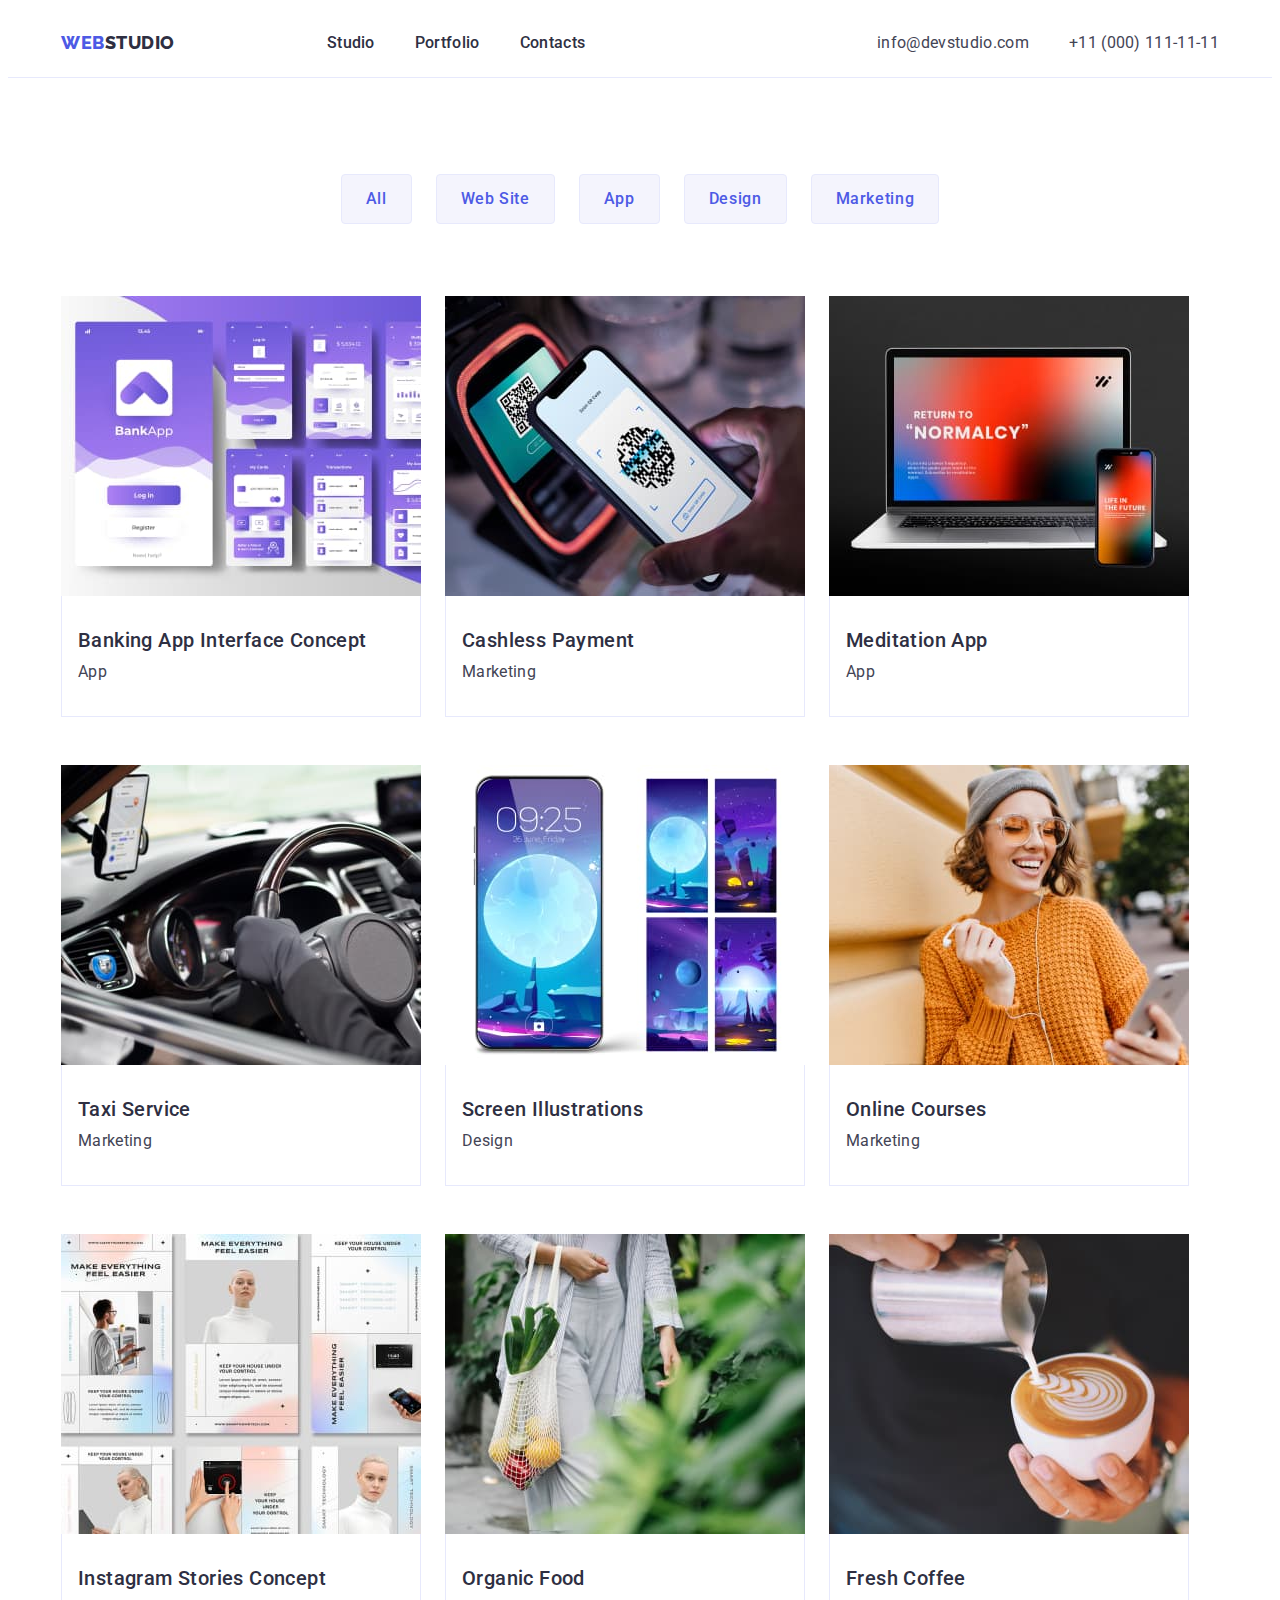
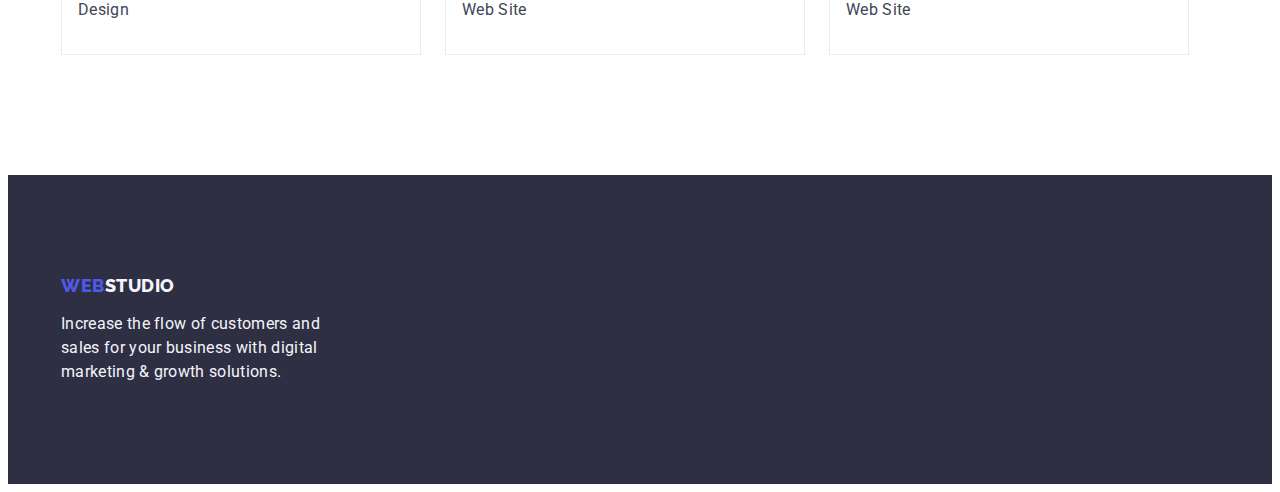
==== commit 26fe169b: "Final-1" ====
--- a/portfolio.html
+++ b/portfolio.html
@@ -106,8 +106,8 @@
           <!-- Main done projects -->
 
           <ul class="list done-prj-container">
-            <li>
-              <a class="link done-prj-element" href="">
+            <li class="done-prj-element">
+              <a class="link" href="">
                 <img
                   src="./images/portfolio/img-1.jpg"
                   alt="Apps photo"
@@ -120,8 +120,8 @@
                 </div>
               </a>
             </li>
-            <li>
-              <a class="link done-prj-element" href="">
+            <li class="done-prj-element">
+              <a class="link" href="">
                 <img
                   src="./images/portfolio/img-2.jpg"
                   alt="Photo cashing process"
@@ -134,8 +134,8 @@
                 </div>
               </a>
             </li>
-            <li>
-              <a class="link done-prj-element" href="">
+            <li class="done-prj-element">
+              <a class="link" href="">
                 <img
                   src="./images/portfolio/img-3.jpg"
                   alt="State line photo"
@@ -148,8 +148,8 @@
                 </div>
               </a>
             </li>
-            <li>
-              <a class="link done-prj-element" href="">
+            <li class="done-prj-element">
+              <a class="link" href="">
                 <img
                   src="./images/portfolio/img-4.jpg"
                   alt="Photo avtocar"
@@ -162,8 +162,8 @@
                 </div>
               </a>
             </li>
-            <li>
-              <a class="link done-prj-element" href="">
+            <li class="done-prj-element">
+              <a class="link" href="">
                 <img
                   src="./images/portfolio/img-5.jpg"
                   alt="Beautifull picture in gadjet"
@@ -176,8 +176,8 @@
                 </div>
               </a>
             </li>
-            <li>
-              <a class="link done-prj-element" href="">
+            <li class="done-prj-element">
+              <a class="link" href="">
                 <img
                   src="./images/portfolio/img-6.jpg"
                   alt="Happy student photo"
@@ -190,8 +190,8 @@
                 </div>
               </a>
             </li>
-            <li>
-              <a class="link done-prj-element" href="">
+            <li class="done-prj-element">
+              <a class="link" href="">
                 <img
                   src="./images/portfolio/img-7.jpg"
                   alt="Photo InstaPage"
@@ -204,8 +204,8 @@
                 </div>
               </a>
             </li>
-            <li>
-              <a class="link done-prj-element" href="">
+            <li class="done-prj-element">
+              <a class="link" href="">
                 <img
                   src="./images/portfolio/img-8.jpg"
                   alt="Food photo"
@@ -218,8 +218,8 @@
                 </div>
               </a>
             </li>
-            <li>
-              <a class="link done-prj-element" href="">
+            <li class="done-prj-element">
+              <a class="link" href="">
                 <img
                   src="./images/portfolio/img-9.jpg"
                   alt="Making coffee photo"
@@ -246,7 +246,7 @@
         >
           WEB<span class="logo-link-footer">Studio</span>
         </a>
-        <p class="small-text footer-text">
+        <p class="small-text footer-text footer-text-size">
           Increase the flow of customers and sales for your business with
           digital marketing & growth solutions.
         </p>
--- a/css/styles.css
+++ b/css/styles.css
@@ -124,7 +124,6 @@
   display: flex;
   align-items: center;
   margin-right: auto;
-  padding: 24px 0;
 }
 
 .header-address-row {
@@ -281,12 +280,12 @@
 }
 
 .desc-team-container {
-  display: flex;
   flex-direction: column;
   justify-content: center;
   align-items: center;
   padding: 32px 16px;
   gap: 8px;
+  text-align: center;
 }
 
 /* Footer block */
@@ -314,6 +313,10 @@
 .footer-link-status {
   display: inline-block;
   margin-bottom: 16px;
+}
+
+.footer-text-size {
+  width: 264px;
 }
 
 /* Portfolio buttons row section */
@@ -363,10 +366,10 @@
 }
 
 .desc-done-prj-container {
-  display: flex;
   flex-direction: column;
   justify-content: center;
   align-items: flex-start;
+  padding: 32px 16px;
   gap: 8px;
   border: 1px solid var(--color-cornflower);
   border-top: none;
